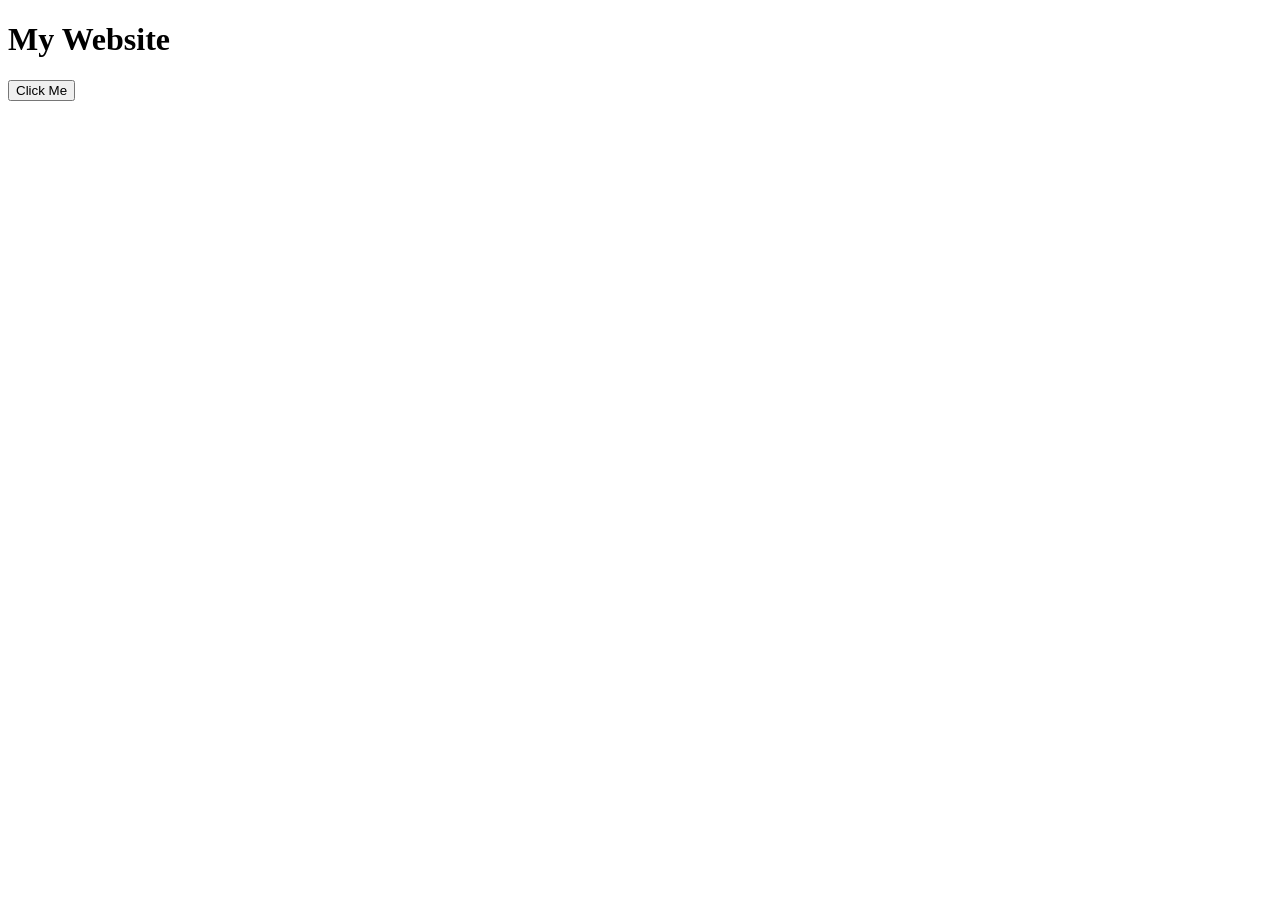
==== index.html @ 471f88b4 "Add initial HTML, CSS, and JavaScript files for the website" ====
<!DOCTYPE html>
<html lang="en">
<head>
    <meta charset="UTF-8">
    <meta name="viewport" content="width=device-width, initial-scale=1.0">
    <title>Document</title>
    <link rel="stylesheet" href="style.css">

</head>
<body>
<h1>My Website</h1>
<button class="btn ">Click Me</button>


    <script src="script.js"></script>
</body>
</html>
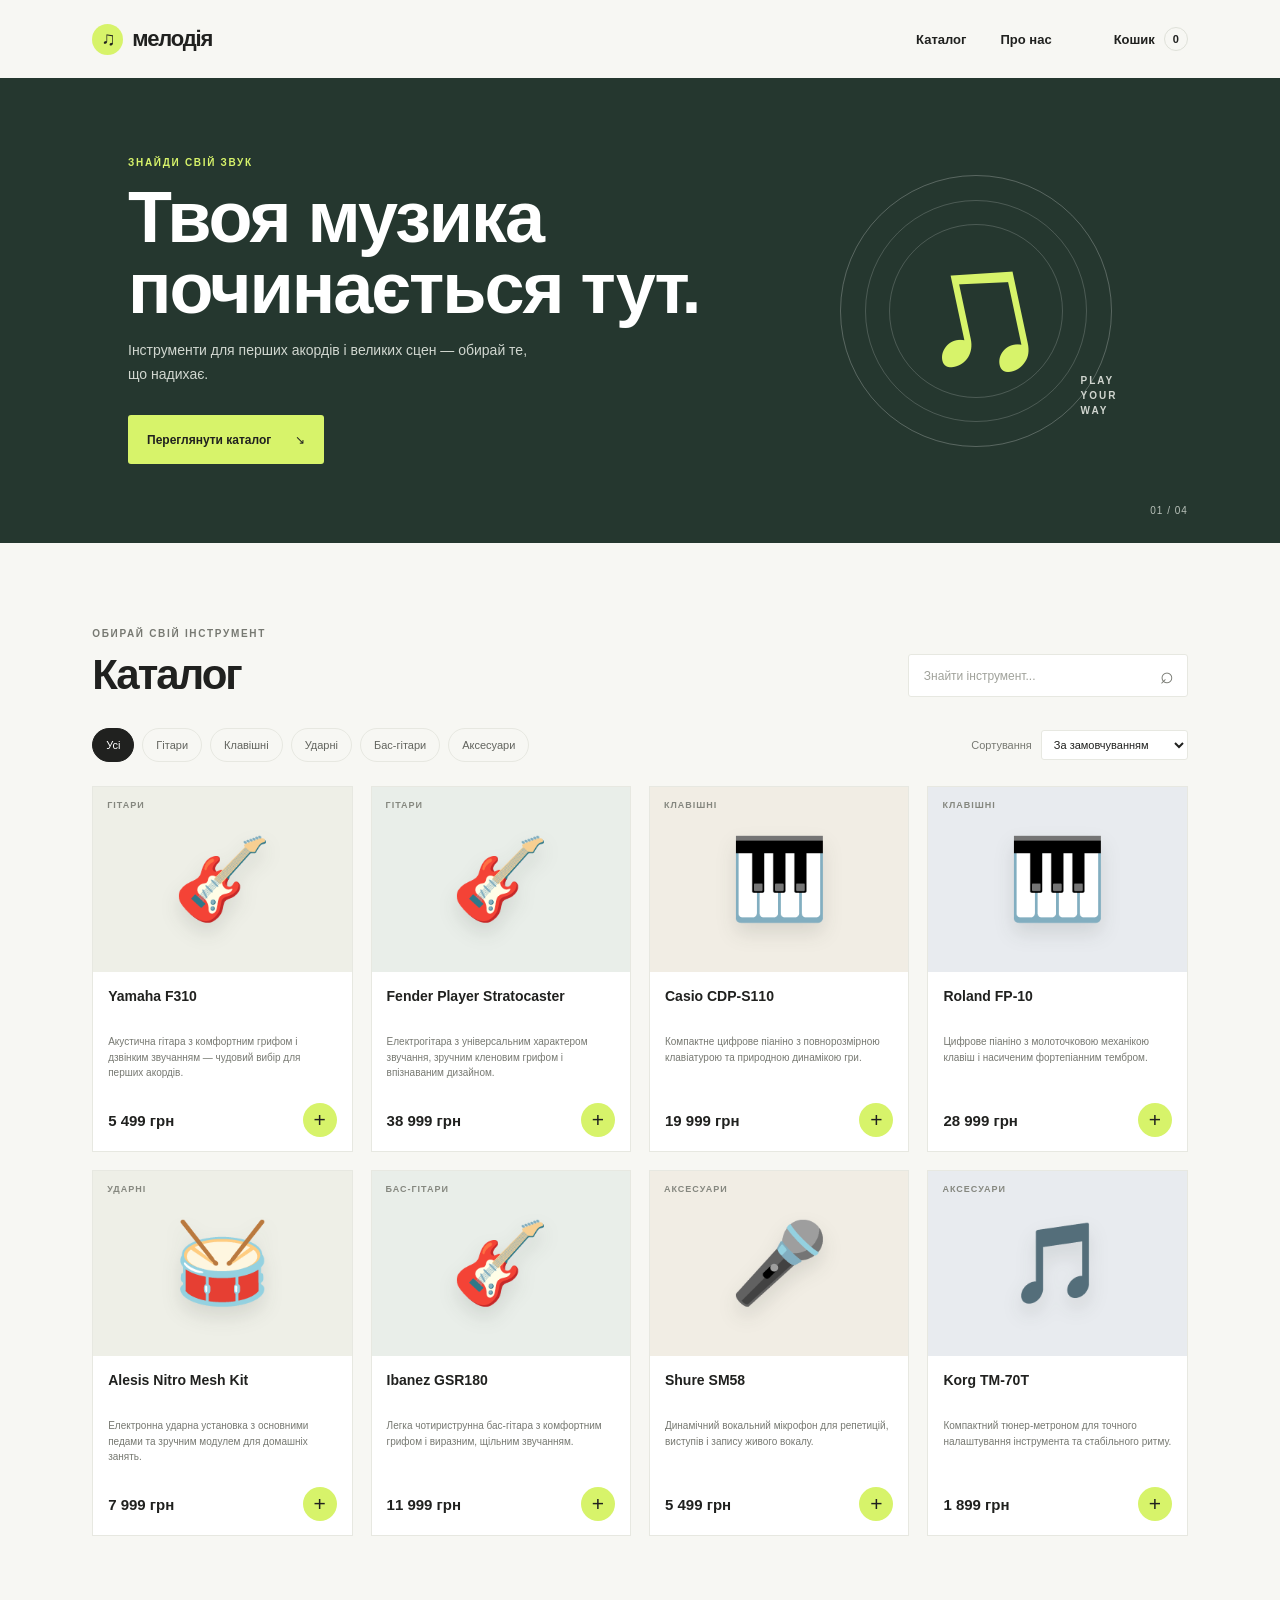
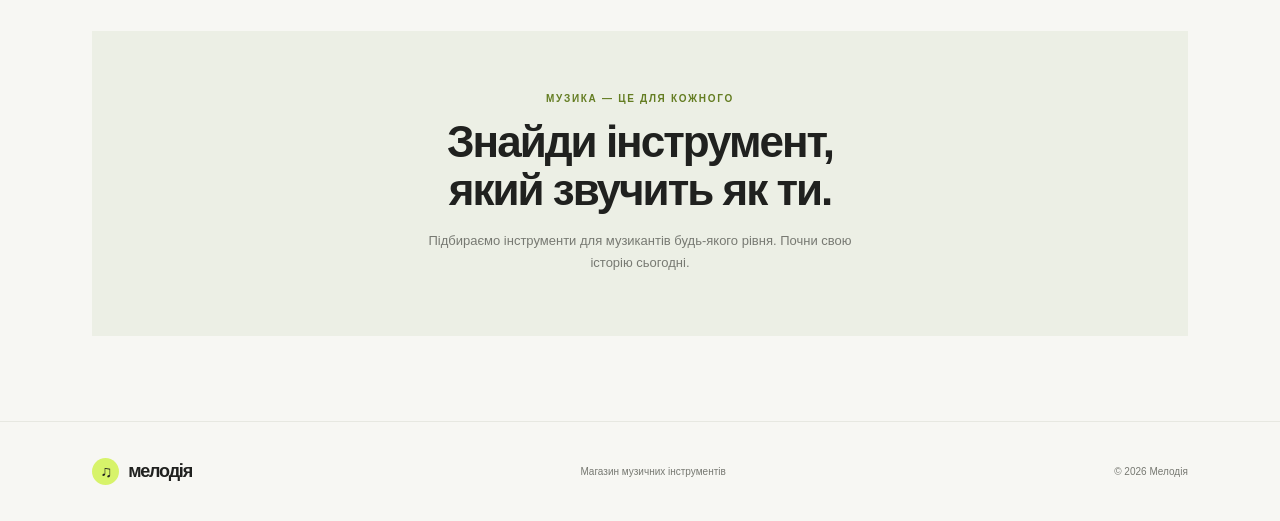
==== commit 9a783d26: "Translate project to Ukrainian and implement music store features - Updated README.md to reflect pro" ====
--- a/index.html
+++ b/index.html
@@ -1,17 +1,83 @@
 <!DOCTYPE html>
-<html lang="en">
+<html lang="uk">
 <head>
     <meta charset="UTF-8">
     <meta name="viewport" content="width=device-width, initial-scale=1.0">
-    <title>Document</title>
-    <link rel="stylesheet" href="style.css">
-
+    <meta name="description" content="Музичні інструменти та все для натхненної гри.">
+    <title>Мелодія — музичні інструменти</title>
+    <link rel="stylesheet" href="style.CSS">
+    <script src="script.js" defer></script>
 </head>
 <body>
-<h1>My Website</h1>
-<button class="btn ">Click Me</button>
+    <header class="site-header">
+        <a class="brand" href="index.html" aria-label="Мелодія — на головну">
+            <span class="brand-mark" aria-hidden="true">♫</span>
+            <span>мелодія</span>
+        </a>
+        <nav class="main-nav" aria-label="Головна навігація">
+            <a href="#catalog">Каталог</a>
+            <a href="#about">Про нас</a>
+        </nav>
+        <a class="cart-link" href="cart.html">
+            Кошик <span class="cart-count" data-cart-count>0</span>
+        </a>
+    </header>
 
+    <main>
+        <section class="hero">
+            <div class="hero-content">
+                <p class="eyebrow">Знайди свій звук</p>
+                <h1>Твоя музика<br>починається тут.</h1>
+                <p class="hero-copy">Інструменти для перших акордів і великих сцен — обирай те, що надихає.</p>
+                <a class="button button-light" href="#catalog">Переглянути каталог <span aria-hidden="true">↘</span></a>
+            </div>
+            <div class="hero-art" aria-hidden="true">
+                <span class="hero-note">♫</span>
+                <span class="hero-orbit"></span>
+                <span class="hero-caption">PLAY<br>YOUR<br>WAY</span>
+            </div>
+            <span class="hero-index" aria-hidden="true">01 / 04</span>
+        </section>
 
-    <script src="script.js"></script>
+        <section class="catalog section-wrap" id="catalog">
+            <div class="section-heading">
+                <div>
+                    <p class="eyebrow">Обирай свій інструмент</p>
+                    <h2>Каталог</h2>
+                </div>
+                <label class="search-box">
+                    <span class="visually-hidden">Пошук інструментів</span>
+                    <input id="product-search" type="search" placeholder="Знайти інструмент..." autocomplete="off">
+                    <span aria-hidden="true">⌕</span>
+                </label>
+            </div>
+            <div class="catalog-toolbar">
+                <div class="category-filters" id="category-filters" aria-label="Фільтр за категорією"></div>
+                <label class="sort-control">
+                    <span>Сортування</span>
+                    <select id="product-sort" aria-label="Сортування товарів">
+                        <option value="popular">За замовчуванням</option>
+                        <option value="price-asc">Спочатку дешевші</option>
+                        <option value="price-desc">Спочатку дорожчі</option>
+                        <option value="name">За назвою</option>
+                    </select>
+                </label>
+            </div>
+            <p class="status-message" id="catalog-status" role="status" hidden></p>
+            <div class="product-grid" id="product-grid" aria-live="polite"></div>
+        </section>
+
+        <section class="about section-wrap" id="about">
+            <p class="eyebrow">Музика — це для кожного</p>
+            <h2>Знайди інструмент,<br>який звучить як ти.</h2>
+            <p>Підбираємо інструменти для музикантів будь-якого рівня. Почни свою історію сьогодні.</p>
+        </section>
+    </main>
+
+    <footer class="site-footer">
+        <a class="brand brand-footer" href="index.html"><span class="brand-mark" aria-hidden="true">♫</span><span>мелодія</span></a>
+        <p>Магазин музичних інструментів</p>
+        <span>© 2026 Мелодія</span>
+    </footer>
 </body>
-</html>+</html>
--- a/style.CSS
+++ b/style.CSS
@@ -0,0 +1,294 @@
+:root {
+    color-scheme: light;
+    --ink: #20211f;
+    --muted: #777972;
+    --paper: #f7f7f3;
+    --white: #fff;
+    --accent: #d7f36a;
+    --line: #e7e8e1;
+    --dark-green: #25372f;
+    font-family: Arial, sans-serif;
+    font-synthesis: none;
+    text-rendering: optimizeLegibility;
+}
+
+* { box-sizing: border-box; }
+
+html { scroll-behavior: smooth; }
+
+body {
+    margin: 0;
+    background: var(--paper);
+    color: var(--ink);
+}
+
+a { color: inherit; text-decoration: none; }
+button, input, select { font: inherit; }
+button { color: inherit; }
+
+.site-header {
+    height: 78px;
+    display: flex;
+    align-items: center;
+    justify-content: space-between;
+    gap: 24px;
+    padding: 0 7.2%;
+    background: var(--paper);
+}
+
+.brand {
+    display: inline-flex;
+    align-items: center;
+    gap: 9px;
+    font: 700 22px 'Space Grotesk', sans-serif;
+    letter-spacing: -1.2px;
+}
+
+.brand-mark {
+    display: grid;
+    width: 31px;
+    height: 31px;
+    place-items: center;
+    border-radius: 50%;
+    background: var(--accent);
+    font-size: 19px;
+}
+
+.main-nav { display: flex; gap: 34px; margin-left: auto; margin-right: 38px; }
+.main-nav a, .cart-link { font-size: 13px; font-weight: 600; }
+.main-nav a:hover, .back-link:hover { color: #647d22; }
+
+.cart-link {
+    display: inline-flex;
+    align-items: center;
+    gap: 9px;
+}
+
+.cart-count {
+    display: grid;
+    width: 24px;
+    height: 24px;
+    place-items: center;
+    border: 1px solid #dfe1d9;
+    border-radius: 50%;
+    font-size: 11px;
+}
+
+.hero {
+    position: relative;
+    min-height: 465px;
+    display: flex;
+    align-items: center;
+    overflow: hidden;
+    padding: 64px 10%;
+    background: var(--dark-green);
+    color: var(--white);
+}
+
+.hero-content { position: relative; z-index: 1; width: min(590px, 70%); }
+.eyebrow { margin: 0 0 14px; color: var(--muted); font-size: 10px; font-weight: 700; letter-spacing: 1.7px; text-transform: uppercase; }
+.hero .eyebrow { color: var(--accent); }
+
+h1, h2, h3, p { margin-top: 0; }
+.hero h1, .section-heading h2, .cart-heading h1, .about h2 {
+    font-family: 'Space Grotesk', sans-serif;
+    letter-spacing: -2px;
+}
+
+.hero h1 { margin-bottom: 15px; font-size: clamp(44px, 6vw, 72px); line-height: .99; }
+.hero-copy { max-width: 420px; margin-bottom: 28px; color: #d1d7d0; font-size: 14px; line-height: 1.7; }
+
+.button {
+    min-height: 49px;
+    display: inline-flex;
+    align-items: center;
+    justify-content: center;
+    gap: 24px;
+    padding: 0 19px;
+    border: 0;
+    border-radius: 3px;
+    font-size: 12px;
+    font-weight: 700;
+    cursor: pointer;
+    transition: transform .18s ease, background .18s ease;
+}
+
+.button:hover { transform: translateY(-2px); }
+.button-light { background: var(--accent); color: var(--ink); }
+.button-dark { background: var(--ink); color: var(--white); }
+.button-dark:hover { background: #39433c; }
+
+.hero-art {
+    position: absolute;
+    top: 50%;
+    right: 12%;
+    width: 300px;
+    height: 300px;
+    display: grid;
+    place-items: center;
+    transform: translateY(-50%);
+}
+
+.hero-orbit {
+    position: absolute;
+    inset: 14px;
+    border: 1px solid rgb(255 255 255 / 24%);
+    border-radius: 50%;
+}
+
+.hero-orbit::before, .hero-orbit::after {
+    position: absolute;
+    content: '';
+    border: 1px solid rgb(255 255 255 / 18%);
+    border-radius: 50%;
+}
+
+.hero-orbit::before { inset: 24px; }
+.hero-orbit::after { inset: 48px; }
+.hero-note { position: relative; z-index: 1; color: var(--accent); font-size: 180px; line-height: 1; transform: rotate(-12deg); }
+.hero-caption { position: absolute; right: 9px; bottom: 43px; color: #d0d5cf; font: 600 10px/1.5 'Space Grotesk', sans-serif; letter-spacing: 2px; }
+.hero-index { position: absolute; right: 7.2%; bottom: 27px; color: #b7c0b9; font-size: 10px; letter-spacing: 1px; }
+
+.section-wrap { width: min(1120px, 85.6%); margin: 0 auto; }
+.catalog { padding-top: 85px; padding-bottom: 95px; }
+.section-heading { display: flex; align-items: end; justify-content: space-between; gap: 24px; }
+.section-heading h2, .cart-heading h1 { margin-bottom: 0; font-size: 42px; line-height: 1.05; }
+
+.search-box {
+    width: min(280px, 100%);
+    height: 43px;
+    display: flex;
+    align-items: center;
+    gap: 10px;
+    padding: 0 13px;
+    border: 1px solid var(--line);
+    border-radius: 3px;
+    background: var(--white);
+    color: var(--muted);
+}
+
+.search-box input { width: 100%; border: 0; outline: 0; background: transparent; font-size: 12px; }
+.search-box input::placeholder { color: #a0a29b; }
+.search-box > span:last-child { font-size: 23px; }
+
+.catalog-toolbar { display: flex; align-items: center; justify-content: space-between; gap: 20px; margin: 31px 0 24px; }
+.category-filters { display: flex; flex-wrap: wrap; gap: 8px; }
+.filter-chip { min-height: 34px; padding: 0 13px; border: 1px solid var(--line); border-radius: 20px; background: transparent; color: #62645e; font-size: 11px; cursor: pointer; }
+.filter-chip:hover { border-color: #b5c77a; }
+.filter-chip.is-active { border-color: var(--ink); background: var(--ink); color: var(--white); }
+.sort-control { display: flex; align-items: center; gap: 9px; color: var(--muted); font-size: 11px; white-space: nowrap; }
+.sort-control select { padding: 7px 22px 7px 8px; border: 1px solid var(--line); border-radius: 3px; background: var(--white); color: var(--ink); font-size: 11px; }
+
+.product-grid { display: grid; grid-template-columns: repeat(4, minmax(0, 1fr)); gap: 18px; }
+.product-card { overflow: hidden; border: 1px solid var(--line); background: var(--white); transition: transform .2s ease, box-shadow .2s ease; }
+.product-card:hover { transform: translateY(-3px); box-shadow: 0 12px 30px rgb(30 34 27 / 8%); }
+.product-art { position: relative; height: 185px; display: grid; place-items: center; overflow: hidden; background: #eeefe7; }
+.product-card:nth-child(4n + 2) .product-art { background: #e9eee9; }
+.product-card:nth-child(4n + 3) .product-art { background: #f1ede4; }
+.product-card:nth-child(4n) .product-art { background: #e8ebef; }
+.product-icon { font-size: 79px; filter: drop-shadow(0 10px 10px rgb(35 40 33 / 12%)); transition: transform .2s ease; }
+.product-card:hover .product-icon { transform: scale(1.08) rotate(-3deg); }
+.product-category { color: #85877f; font-size: 9px; font-weight: 700; letter-spacing: 1px; text-transform: uppercase; }
+.product-art .product-category { position: absolute; top: 13px; left: 14px; }
+.product-info { padding: 16px 15px 14px; }
+.product-info h3 { min-height: 40px; margin-bottom: 6px; font: 600 14px 'Space Grotesk', sans-serif; }
+.product-info > p { min-height: 54px; margin-bottom: 15px; color: var(--muted); font-size: 10px; line-height: 1.55; }
+.product-bottom { display: flex; align-items: center; justify-content: space-between; }
+.product-bottom strong { font: 700 15px 'Space Grotesk', sans-serif; }
+.add-button { width: 34px; height: 34px; border: 0; border-radius: 50%; background: var(--accent); font-size: 21px; cursor: pointer; transition: background .2s ease, transform .2s ease; }
+.add-button:hover { transform: rotate(90deg); background: #c8e64e; }
+
+.status-message { margin: 15px 0; color: #49621a; font-size: 13px; line-height: 1.6; }
+.status-message.is-error { color: #a33b2f; }
+.status-message[hidden] { display: none; }
+.visually-hidden { position: absolute; width: 1px; height: 1px; overflow: hidden; clip: rect(0, 0, 0, 0); white-space: nowrap; clip-path: inset(50%); }
+
+.about { padding: 62px 7%; margin-bottom: 85px; background: #ecefe5; text-align: center; }
+.about .eyebrow { color: #647d22; }
+.about h2 { margin-bottom: 15px; font-size: clamp(31px, 4vw, 44px); line-height: 1.1; }
+.about > p:last-child { max-width: 430px; margin: 0 auto; color: var(--muted); font-size: 13px; line-height: 1.7; }
+
+.cart-page { min-height: calc(100vh - 170px); padding-top: 40px; padding-bottom: 80px; }
+.back-link { display: inline-block; margin-bottom: 36px; color: var(--muted); font-size: 12px; }
+.cart-heading { margin-bottom: 36px; }
+.cart-layout { display: grid; grid-template-columns: minmax(0, 1fr) 310px; align-items: start; gap: 34px; }
+.cart-items { border-top: 1px solid var(--line); }
+.cart-item { display: grid; grid-template-columns: 90px minmax(120px, 1fr) auto auto; align-items: center; gap: 18px; padding: 18px 0; border-bottom: 1px solid var(--line); }
+.cart-item-art { width: 90px; height: 90px; display: grid; place-items: center; background: #ecefe5; font-size: 43px; }
+.cart-item-details h2 { margin: 7px 0; font: 600 15px 'Space Grotesk', sans-serif; }
+.cart-item-details strong { font-size: 12px; }
+.quantity-control { display: flex; align-items: center; gap: 11px; }
+.quantity-control button { width: 28px; height: 28px; border: 1px solid var(--line); border-radius: 50%; background: var(--white); cursor: pointer; }
+.quantity-control span { min-width: 14px; text-align: center; font-size: 12px; }
+.remove-button { padding: 0; border: 0; background: transparent; color: var(--muted); font-size: 10px; cursor: pointer; }
+.remove-button:hover { color: #a33b2f; }
+.cart-summary { padding: 23px; border: 1px solid var(--line); background: var(--white); }
+.cart-summary .eyebrow { margin-bottom: 22px; }
+.summary-row, .summary-total { display: flex; justify-content: space-between; gap: 12px; font-size: 12px; }
+.summary-row { margin-bottom: 14px; color: var(--muted); }
+.summary-total { padding: 17px 0; border-top: 1px solid var(--line); font-size: 14px; font-weight: 700; }
+.checkout-button { width: 100%; margin-top: 5px; }
+.checkout-button:disabled { background: #aaada5; cursor: not-allowed; transform: none; }
+.summary-note { margin: 13px 0 0; color: var(--muted); font-size: 10px; line-height: 1.5; }
+.empty-cart { padding: 54px 20px; border-bottom: 1px solid var(--line); text-align: center; }
+.empty-cart > span { color: #9caf63; font-size: 48px; }
+.empty-cart h2 { margin: 12px 0 8px; font: 600 20px 'Space Grotesk', sans-serif; }
+.empty-cart p { margin-bottom: 22px; color: var(--muted); font-size: 12px; line-height: 1.6; }
+
+.site-footer { min-height: 100px; display: flex; align-items: center; justify-content: space-between; gap: 20px; padding: 20px 7.2%; border-top: 1px solid var(--line); }
+.brand-footer { font-size: 18px; }
+.brand-footer .brand-mark { width: 27px; height: 27px; font-size: 16px; }
+.site-footer p, .site-footer > span { margin: 0; color: var(--muted); font-size: 10px; }
+
+@media (max-width: 900px) {
+    .product-grid { grid-template-columns: repeat(2, minmax(0, 1fr)); }
+    .hero-art { right: 5%; opacity: .7; }
+    .cart-layout { grid-template-columns: minmax(0, 1fr) 270px; gap: 20px; }
+    .cart-item { grid-template-columns: 74px minmax(100px, 1fr) auto; gap: 13px; }
+    .cart-item-art { width: 74px; height: 74px; }
+    .remove-button { grid-column: 2 / -1; justify-self: end; }
+}
+
+@media (max-width: 600px) {
+    .site-header { height: 66px; padding: 0 5%; }
+    .brand { font-size: 19px; }
+    .main-nav { gap: 16px; margin-right: 0; }
+    .main-nav a { font-size: 11px; }
+    .cart-link { font-size: 11px; }
+    .hero { min-height: 460px; padding: 54px 7%; }
+    .hero-content { width: 100%; }
+    .hero h1 { font-size: 52px; }
+    .hero-art { right: -100px; bottom: -72px; top: auto; width: 255px; height: 255px; opacity: .38; transform: none; }
+    .hero-note { font-size: 145px; }
+    .hero-index { right: 7%; }
+    .section-wrap { width: 90%; }
+    .catalog { padding-top: 62px; padding-bottom: 65px; }
+    .section-heading { align-items: start; flex-direction: column; }
+    .section-heading h2, .cart-heading h1 { font-size: 36px; }
+    .search-box { width: 100%; }
+    .catalog-toolbar { align-items: start; flex-direction: column; }
+    .sort-control { align-self: flex-end; }
+    .product-grid { gap: 11px; }
+    .product-art { height: 145px; }
+    .product-icon { font-size: 60px; }
+    .product-info { padding: 13px 11px 11px; }
+    .product-info h3 { min-height: 38px; font-size: 12px; }
+    .product-info > p { min-height: 78px; font-size: 9px; }
+    .product-bottom strong { font-size: 12px; }
+    .add-button { width: 30px; height: 30px; }
+    .about { margin-bottom: 60px; padding: 45px 7%; }
+    .cart-page { padding-top: 28px; }
+    .cart-layout { grid-template-columns: 1fr; }
+    .cart-item { grid-template-columns: 64px minmax(0, 1fr) auto; gap: 10px; }
+    .cart-item-art { width: 64px; height: 64px; font-size: 34px; }
+    .cart-item-details h2 { font-size: 13px; }
+    .quantity-control { gap: 6px; }
+    .quantity-control button { width: 25px; height: 25px; }
+    .remove-button { grid-column: 2 / -1; }
+    .site-footer { align-items: flex-start; flex-wrap: wrap; padding: 23px 5%; }
+    .site-footer p { order: 1; width: 100%; }
+}
+
+@media (prefers-reduced-motion: reduce) {
+    *, *::before, *::after { scroll-behavior: auto !important; transition-duration: .01ms !important; }
+}
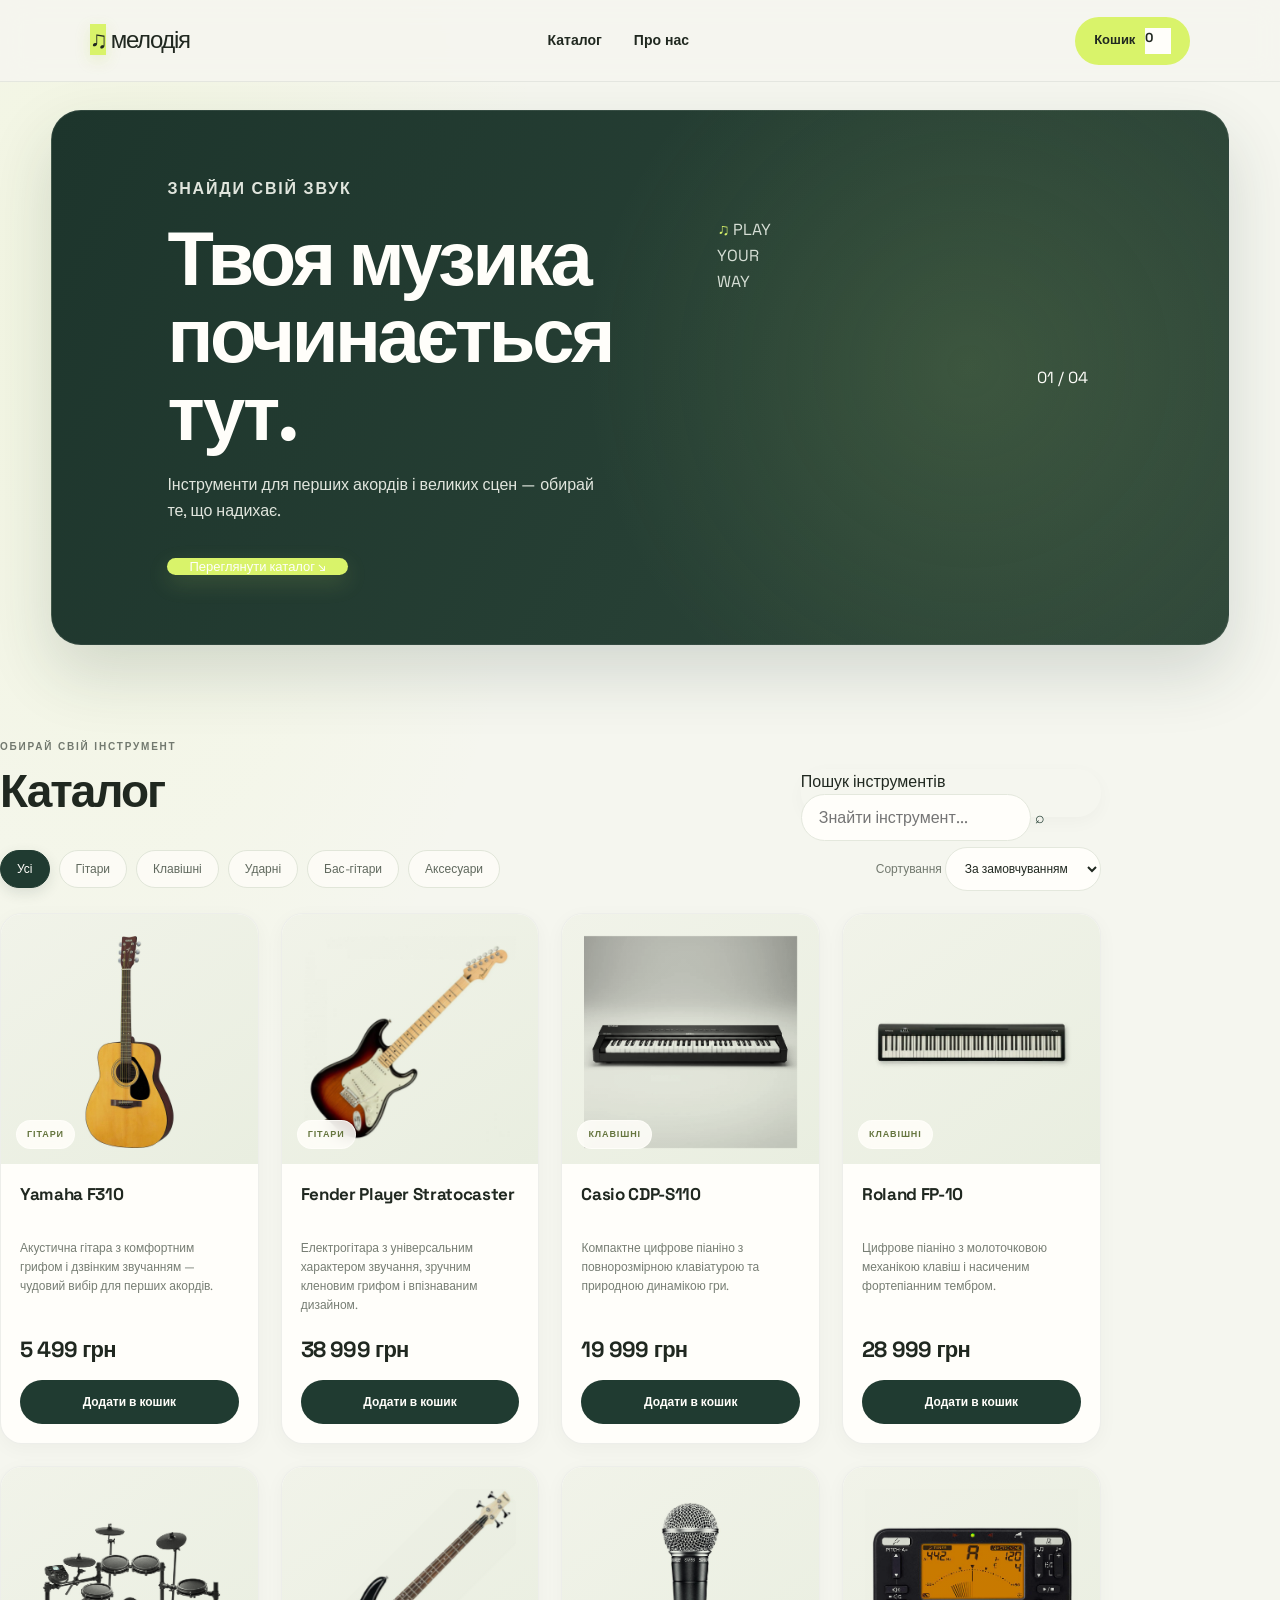
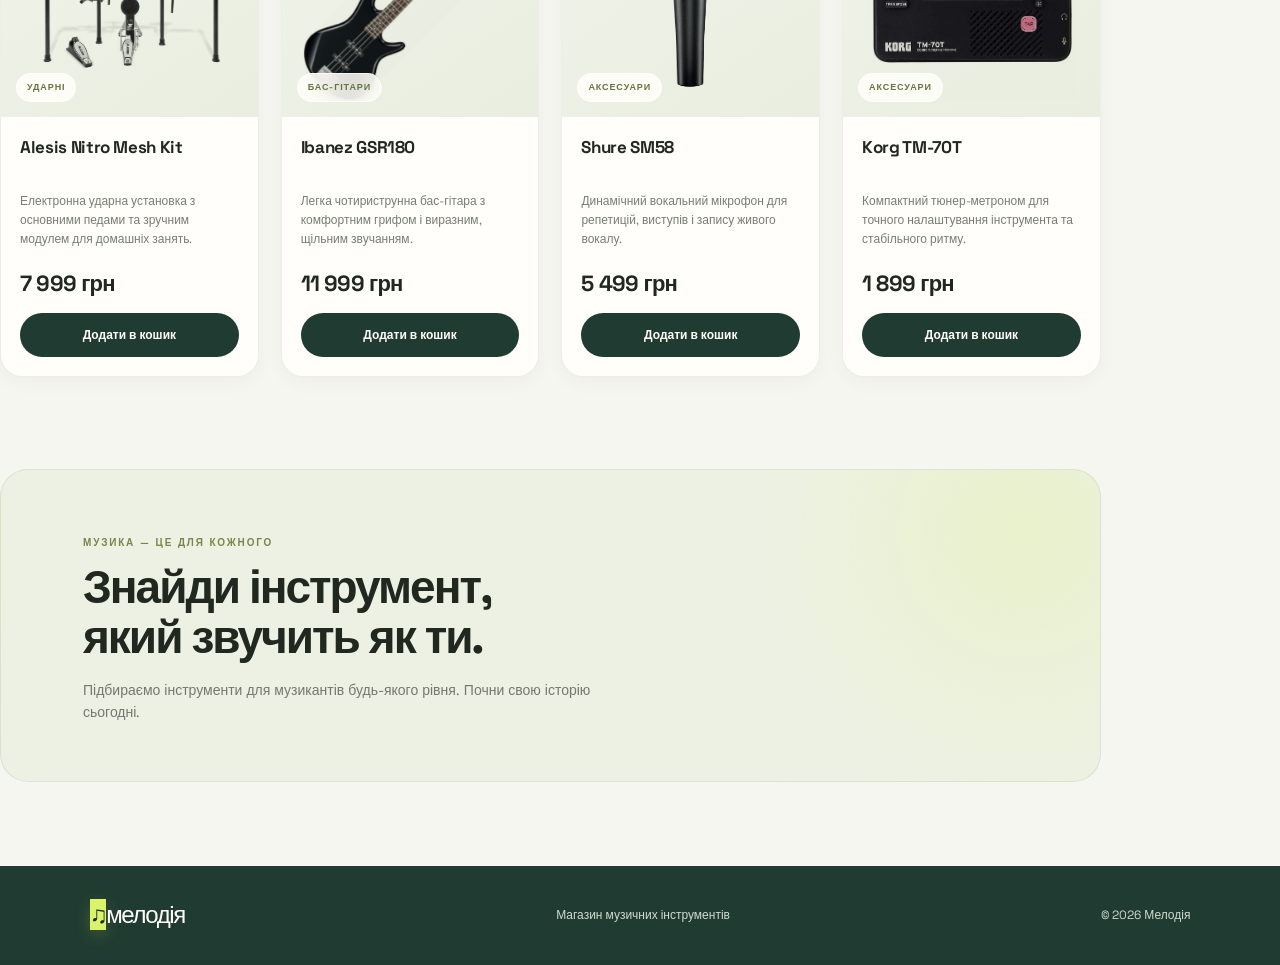
==== commit f3c66fab: "Refactor code structure for improved readability and maintainability" ====
--- a/index.html
+++ b/index.html
@@ -74,6 +74,22 @@
         </section>
     </main>
 
+    <dialog class="product-dialog" id="product-dialog" aria-labelledby="product-dialog-title">
+        <div class="product-dialog-content">
+            <button class="product-dialog-close" type="button" aria-label="Закрити опис">×</button>
+            <div class="product-dialog-image-wrap">
+                <img id="product-dialog-image" src="" alt="">
+            </div>
+            <div class="product-dialog-info">
+                <p class="product-dialog-category" id="product-dialog-category"></p>
+                <h2 id="product-dialog-title"></h2>
+                <p id="product-dialog-description"></p>
+                <p id="product-dialog-details"></p>
+                <strong class="product-dialog-price" id="product-dialog-price"></strong>
+            </div>
+        </div>
+    </dialog>
+
     <footer class="site-footer">
         <a class="brand brand-footer" href="index.html"><span class="brand-mark" aria-hidden="true">♫</span><span>мелодія</span></a>
         <p>Магазин музичних інструментів</p>
--- a/style.CSS
+++ b/style.CSS
@@ -1,294 +1,2115 @@
+
+@import url('https://fonts.googleapis.com/css2?family=Space+Grotesk:wght@400;500;600;700&display=swap');
+
+/* ========================================
+   1. ОСНОВНІ НАЛАШТУВАННЯ
+======================================== */
+
 :root {
-    color-scheme: light;
-    --ink: #20211f;
-    --muted: #777972;
-    --paper: #f7f7f3;
-    --white: #fff;
-    --accent: #d7f36a;
-    --line: #e7e8e1;
-    --dark-green: #25372f;
-    font-family: Arial, sans-serif;
-    font-synthesis: none;
-    text-rendering: optimizeLegibility;
-}
-
-* { box-sizing: border-box; }
-
-html { scroll-behavior: smooth; }
+    --bg: #f7f7f3;
+    --white: #ffffff;
+    --dark: #20211f;
+    --green: #25372f;
+    --green-light: #3c5748;
+    --lime: #d7f36a;
+    --lime-hover: #c7e557;
+    --gray: #777a73;
+    --border: #e5e6df;
+    --danger: #c0392b;
+    --radius: 18px;
+    --shadow: 0 12px 35px rgba(32, 33, 31, 0.07);
+}
+
+* {
+    margin: 0;
+    padding: 0;
+    box-sizing: border-box;
+}
+
+html {
+    scroll-behavior: smooth;
+    scroll-padding-top: 30px;
+}
 
 body {
+    font-family: 'Space Grotesk', Arial, sans-serif;
+    background: var(--bg);
+    color: var(--dark);
+    line-height: 1.6;
+}
+
+body,
+button,
+input,
+select,
+textarea {
+    font-family: 'Space Grotesk', Arial, sans-serif;
+}
+
+button,
+input,
+select,
+textarea {
+    font-size: inherit;
+}
+
+button {
+    cursor: pointer;
+}
+
+img {
+    display: block;
+    max-width: 100%;
+}
+
+a {
+    color: inherit;
+    text-decoration: none;
+}
+
+button,
+input,
+select,
+textarea {
+    -webkit-tap-highlight-color: transparent;
+}
+
+::selection {
+    background: var(--lime);
+    color: var(--dark);
+}
+
+/* ========================================
+   2. ШАПКА САЙТУ
+======================================== */
+
+header,
+.site-header {
+    min-height: 82px;
+    padding: 16px 7%;
+    display: flex;
+    justify-content: space-between;
+    align-items: center;
+    gap: 25px;
+    background: var(--bg);
+    border-bottom: 1px solid var(--border);
+}
+
+.logo,
+.logo a {
+    font-size: 28px;
+    font-weight: 700;
+    letter-spacing: -1.5px;
+}
+
+.logo span {
+    color: #758d35;
+}
+
+nav {
+    display: flex;
+    align-items: center;
+    gap: 28px;
+}
+
+nav a {
+    font-size: 14px;
+    font-weight: 600;
+    transition: color 0.2s ease;
+}
+
+nav a:hover {
+    color: #718447;
+}
+
+.cart-link,
+.cart-button {
+    display: inline-flex;
+    align-items: center;
+    justify-content: center;
+    gap: 8px;
+    padding: 11px 19px;
+    border: none;
+    border-radius: 30px;
+    background: var(--lime);
+    color: var(--dark);
+    font-weight: 700;
+    transition: background 0.2s ease;
+}
+
+.cart-link:hover,
+.cart-button:hover {
+    background: var(--lime-hover);
+}
+
+/* ========================================
+   3. ГОЛОВНИЙ БАНЕР
+======================================== */
+
+.hero {
+    width: 86%;
+    min-height: 480px;
+    margin: 30px auto 75px;
+    padding: 60px;
+    display: flex;
+    align-items: center;
+    border-radius: 28px;
+    overflow: hidden;
+    background:
+        linear-gradient(
+            90deg,
+            rgba(20, 38, 30, 0.97) 0%,
+            rgba(20, 38, 30, 0.83) 48%,
+            rgba(20, 38, 30, 0.12) 100%
+        ),
+        url("img/hero-guitar.jpg.jpg") center 55% / cover no-repeat;
+    color: var(--white);
+}
+
+.hero-content {
+    max-width: 550px;
+}
+
+.hero-tag,
+.eyebrow {
+    display: inline-block;
+    margin-bottom: 18px;
+    color: var(--lime);
+    font-size: 12px;
+    font-weight: 700;
+    letter-spacing: 2px;
+    text-transform: uppercase;
+}
+
+.hero h1 {
+    margin-bottom: 22px;
+    font-size: clamp(38px, 5vw, 66px);
+    line-height: 1.08;
+    letter-spacing: -2.5px;
+}
+
+.hero p {
+    max-width: 440px;
+    margin-bottom: 30px;
+    color: #e0e5dd;
+    font-size: 16px;
+}
+
+.hero-button,
+.primary-button {
+    display: inline-flex;
+    align-items: center;
+    justify-content: center;
+    padding: 15px 25px;
+    border: none;
+    border-radius: 30px;
+    background: var(--lime);
+    color: var(--dark);
+    font-weight: 700;
+    transition: transform 0.2s ease, background 0.2s ease;
+}
+
+.hero-button:hover,
+.primary-button:hover {
+    background: var(--lime-hover);
+    transform: translateY(-2px);
+}
+
+/* ========================================
+   4. ЗАГОЛОВКИ СЕКЦІЙ
+======================================== */
+
+section {
+    scroll-margin-top: 25px;
+}
+
+.section-heading {
+    width: 86%;
+    margin: 0 auto 30px;
+    display: flex;
+    justify-content: space-between;
+    align-items: end;
+    gap: 20px;
+}
+
+.section-heading h2,
+.catalog-title {
+    font-size: clamp(28px, 3.5vw, 42px);
+    line-height: 1.2;
+    letter-spacing: -1.5px;
+}
+
+.section-heading p {
+    margin-top: 8px;
+    color: var(--gray);
+}
+
+/* ========================================
+   5. КАТАЛОГ І ФІЛЬТРИ
+======================================== */
+
+.catalog-section {
+    padding-bottom: 85px;
+}
+
+.catalog-container {
+    width: 86%;
+    margin: 0 auto;
+}
+
+.catalog-toolbar {
+    display: flex;
+    justify-content: space-between;
+    align-items: center;
+    flex-wrap: wrap;
+    gap: 15px;
+    margin-bottom: 28px;
+}
+
+#category-filters,
+.filters {
+    display: flex;
+    align-items: center;
+    flex-wrap: wrap;
+    gap: 9px;
+}
+
+.filter-chip,
+.filters button,
+.filter-button {
+    padding: 10px 17px;
+    border: 1px solid var(--border);
+    border-radius: 30px;
+    background: var(--white);
+    color: var(--dark);
+    transition: background 0.2s ease, color 0.2s ease;
+}
+
+.filter-chip:hover,
+.filters button:hover,
+.filter-button:hover {
+    border-color: var(--green);
+}
+
+.filter-chip.is-active,
+.filters button.active,
+.filter-button.active {
+    border-color: var(--green);
+    background: var(--green);
+    color: var(--white);
+}
+
+#product-search,
+.search-input,
+input[type="search"] {
+    width: 230px;
+    max-width: 100%;
+    padding: 12px 17px;
+    border: 1px solid var(--border);
+    border-radius: 30px;
+    background: var(--white);
+    outline: none;
+    transition: border-color 0.2s ease;
+}
+
+#product-search:focus,
+.search-input:focus,
+input[type="search"]:focus {
+    border-color: var(--green);
+}
+
+#product-sort,
+.sort-select,
+select {
+    padding: 12px 15px;
+    border: 1px solid var(--border);
+    border-radius: 30px;
+    background: var(--white);
+    color: var(--dark);
+    outline: none;
+}
+
+#catalog-status {
+    margin: 0 0 20px;
+    color: var(--gray);
+    font-size: 14px;
+}
+
+/* ========================================
+   6. СІТКА ТОВАРІВ
+======================================== */
+
+#product-grid,
+.products-grid,
+#products-grid,
+#catalog-grid {
+    display: grid;
+    grid-template-columns: repeat(4, minmax(0, 1fr));
+    align-items: stretch;
+    gap: 22px;
+}
+
+/* ========================================
+   7. КАРТКИ ТОВАРІВ
+======================================== */
+
+.product-card {
+    min-width: 0;
+    display: flex;
+    flex-direction: column;
+    overflow: hidden;
+    border: 1px solid var(--border);
+    border-radius: 20px;
+    background: var(--white);
+    transition: transform 0.25s ease, box-shadow 0.25s ease;
+}
+
+.product-card:hover {
+    transform: translateY(-5px);
+    box-shadow: var(--shadow);
+}
+
+.product-image {
+    height: 245px;
+    padding: 18px;
+    display: flex;
+    align-items: center;
+    justify-content: center;
+    overflow: hidden;
+    background: #f0f1eb;
+}
+
+.product-image img {
+    width: 100%;
+    height: 100%;
+    object-fit: contain;
+    mix-blend-mode: multiply;
+    transition: transform 0.3s ease;
+}
+
+.product-card:hover .product-image img {
+    transform: scale(1.05);
+}
+
+.product-icon {
+    font-size: 68px;
+}
+
+.product-info {
+    flex: 1;
+    display: flex;
+    flex-direction: column;
+    padding: 20px;
+}
+
+.product-category {
+    margin-bottom: 8px;
+    color: #718447;
+    font-size: 11px;
+    font-weight: 700;
+    letter-spacing: 1px;
+    text-transform: uppercase;
+}
+
+.product-name {
+    margin-bottom: 9px;
+    font-size: 18px;
+    line-height: 1.35;
+}
+
+.product-description {
+    flex: 1;
+    margin-bottom: 18px;
+    color: var(--gray);
+    font-size: 13px;
+    line-height: 1.6;
+}
+
+.product-bottom {
+    display: flex;
+    flex-direction: column;
+    align-items: stretch;
+    gap: 13px;
+    margin-top: auto;
+}
+
+.product-price {
+    font-size: 23px;
+    font-weight: 700;
+    letter-spacing: -0.5px;
+}
+
+.add-button {
+    width: 100%;
+    padding: 12px 14px;
+    border: none;
+    border-radius: 12px;
+    background: var(--green);
+    color: var(--white);
+    font-weight: 600;
+    transition: background 0.2s ease, transform 0.2s ease;
+}
+
+.add-button:hover {
+    background: var(--green-light);
+    transform: translateY(-2px);
+}
+
+/* ========================================
+   8. СТОРІНКА КОШИКА
+======================================== */
+
+.cart-section {
+    width: 88%;
+    max-width: 1200px;
+    margin: 55px auto 90px;
+}
+
+.cart-section h1 {
+    margin-bottom: 8px;
+    font-size: clamp(32px, 4vw, 48px);
+    letter-spacing: -2px;
+}
+
+.cart-subtitle {
+    margin-bottom: 35px;
+    color: var(--gray);
+}
+
+.cart-layout {
+    display: grid;
+    grid-template-columns: minmax(0, 1.7fr) minmax(280px, 1fr);
+    align-items: start;
+    gap: 28px;
+}
+
+.cart-items {
+    display: flex;
+    flex-direction: column;
+    gap: 16px;
+}
+
+/* Картка товару в кошику */
+
+.cart-item {
+    min-width: 0;
+    display: flex;
+    align-items: center;
+    gap: 20px;
+    padding: 20px;
+    border: 1px solid var(--border);
+    border-radius: 20px;
+    background: var(--white);
+    transition: box-shadow 0.2s ease, transform 0.2s ease;
+}
+
+.cart-item:hover {
+    transform: translateY(-2px);
+    box-shadow: var(--shadow);
+}
+
+.cart-item img {
+    width: 115px;
+    height: 115px;
+    flex-shrink: 0;
+    padding: 9px;
+    border-radius: 14px;
+    background: #f0f1eb;
+    object-fit: contain;
+}
+
+.cart-item-info {
+    flex: 1;
+    min-width: 0;
+}
+
+.cart-item-info h3 {
+    margin-bottom: 5px;
+    font-size: 18px;
+}
+
+.cart-item-info p {
+    color: var(--gray);
+    font-size: 13px;
+}
+
+.cart-item-price {
+    margin-top: 10px;
+    font-size: 21px;
+    font-weight: 700;
+}
+
+/* Кількість товару */
+
+.cart-item-actions {
+    display: flex;
+    align-items: center;
+    flex-wrap: wrap;
+    gap: 10px;
+    margin-top: 13px;
+}
+
+.quantity-btn {
+    width: 35px;
+    height: 35px;
+    border: 1px solid var(--border);
+    border-radius: 10px;
+    background: var(--white);
+    color: var(--dark);
+    font-size: 18px;
+    transition: background 0.2s ease;
+}
+
+.quantity-btn:hover {
+    background: var(--lime);
+}
+
+.quantity-value {
+    min-width: 22px;
+    text-align: center;
+    font-weight: 700;
+}
+
+.remove-button {
+    padding: 7px 10px;
+    border: none;
+    border-radius: 8px;
+    background: transparent;
+    color: var(--gray);
+    cursor: pointer;
+    transition: color 0.2s ease, background 0.2s ease;
+}
+
+.remove-button:hover {
+    background: #fff0ee;
+    color: var(--danger);
+}
+
+/* ========================================
+   9. ПІДСУМОК ЗАМОВЛЕННЯ
+======================================== */
+
+.cart-summary {
+    position: sticky;
+    top: 25px;
+    padding: 28px;
+    border: 1px solid var(--border);
+    border-radius: 22px;
+    background: var(--white);
+}
+
+.cart-summary h2 {
+    margin-bottom: 24px;
+    font-size: 24px;
+    letter-spacing: -0.5px;
+}
+
+.summary-row {
+    display: flex;
+    justify-content: space-between;
+    align-items: center;
+    gap: 14px;
+    margin: 16px 0;
+    color: var(--gray);
+    font-size: 14px;
+}
+
+.summary-row strong {
+    color: var(--dark);
+}
+
+.summary-total {
+    display: flex;
+    justify-content: space-between;
+    align-items: center;
+    gap: 12px;
+    margin-top: 24px;
+    padding-top: 22px;
+    border-top: 1px solid var(--border);
+    font-weight: 700;
+}
+
+.summary-total strong {
+    font-size: 25px;
+    letter-spacing: -0.5px;
+}
+
+.checkout-button {
+    width: 100%;
+    margin-top: 25px;
+    padding: 16px;
+    border: none;
+    border-radius: 13px;
+    background: var(--lime);
+    color: var(--dark);
+    font-weight: 700;
+    transition: background 0.2s ease, transform 0.2s ease;
+}
+
+.checkout-button:hover {
+    background: var(--lime-hover);
+    transform: translateY(-2px);
+}
+
+.continue-shopping {
+    display: inline-block;
+    margin-top: 20px;
+    color: var(--green);
+    font-size: 14px;
+    font-weight: 600;
+}
+
+.continue-shopping:hover {
+    text-decoration: underline;
+}
+
+/* ========================================
+   10. ПОРОЖНІЙ КОШИК
+======================================== */
+
+.empty-cart {
+    padding: 55px 25px;
+    border: 1px dashed #d8dbd0;
+    border-radius: 22px;
+    background: var(--white);
+    text-align: center;
+}
+
+.empty-cart h2 {
+    margin-bottom: 10px;
+    font-size: 25px;
+}
+
+.empty-cart p {
+    margin-bottom: 22px;
+    color: var(--gray);
+}
+
+/* ========================================
+   11. ФОРМА ОФОРМЛЕННЯ
+======================================== */
+
+.checkout-section {
+    width: 88%;
+    max-width: 850px;
+    margin: 45px auto 80px;
+    padding: 30px;
+    border: 1px solid var(--border);
+    border-radius: 22px;
+    background: var(--white);
+}
+
+.checkout-section h2 {
+    margin-bottom: 20px;
+    font-size: 26px;
+}
+
+.checkout-form {
+    display: grid;
+    gap: 15px;
+    margin-top: 25px;
+}
+
+.checkout-form label {
+    display: block;
+    margin-bottom: 6px;
+    font-size: 14px;
+    font-weight: 600;
+}
+
+.checkout-form input,
+.checkout-form textarea,
+.checkout-form select {
+    width: 100%;
+    padding: 14px 16px;
+    border: 1px solid var(--border);
+    border-radius: 12px;
+    background: var(--white);
+    color: var(--dark);
+    outline: none;
+    transition: border-color 0.2s ease;
+}
+
+.checkout-form input:focus,
+.checkout-form textarea:focus,
+.checkout-form select:focus {
+    border-color: var(--green);
+}
+
+.checkout-form textarea {
+    min-height: 100px;
+    resize: vertical;
+}
+
+/* ========================================
+   12. ПОВІДОМЛЕННЯ
+======================================== */
+
+.success-message {
+    padding: 15px 18px;
+    border: 1px solid #d4e8a1;
+    border-radius: 12px;
+    background: #f1f8df;
+    color: #344923;
+}
+
+.error-message {
+    padding: 15px 18px;
+    border: 1px solid #f0c5bf;
+    border-radius: 12px;
+    background: #fff0ee;
+    color: #922b21;
+}
+
+/* ========================================
+   13. ПІДВАЛ САЙТУ
+======================================== */
+
+footer {
+    padding: 35px 7%;
+    display: flex;
+    justify-content: space-between;
+    align-items: center;
+    flex-wrap: wrap;
+    gap: 18px;
+    background: var(--green);
+    color: var(--white);
+}
+
+footer p {
+    color: #d3dbd1;
+    font-size: 13px;
+}
+
+footer a:hover {
+    color: var(--lime);
+}
+
+/* ========================================
+   14. АНІМАЦІЇ ТА ФОКУС
+======================================== */
+
+button:focus-visible,
+a:focus-visible,
+input:focus-visible,
+select:focus-visible,
+textarea:focus-visible {
+    outline: 3px solid #a6c74b;
+    outline-offset: 3px;
+}
+
+@media (prefers-reduced-motion: reduce) {
+    *,
+    *::before,
+    *::after {
+        scroll-behavior: auto !important;
+        animation-duration: 0.01ms !important;
+        transition-duration: 0.01ms !important;
+    }
+}
+
+/* ========================================
+   15. ПЛАНШЕТИ
+======================================== */
+
+@media (max-width: 1050px) {
+    #product-grid,
+    .products-grid,
+    #products-grid,
+    #catalog-grid {
+        grid-template-columns: repeat(3, minmax(0, 1fr));
+    }
+
+    .hero {
+        padding: 45px;
+    }
+
+    .cart-layout {
+        grid-template-columns: minmax(0, 1.3fr) minmax(260px, 1fr);
+        gap: 18px;
+    }
+
+    .cart-summary {
+        padding: 22px;
+    }
+}
+
+/* ========================================
+   16. МОБІЛЬНІ ПРИСТРОЇ
+======================================== */
+
+@media (max-width: 760px) {
+    header,
+    .site-header {
+        padding: 18px 5%;
+        flex-wrap: wrap;
+    }
+
+    nav {
+        flex-wrap: wrap;
+        gap: 15px;
+    }
+
+    .hero {
+        width: 90%;
+        min-height: 410px;
+        margin: 20px auto 50px;
+        padding: 30px;
+        background-position: center;
+    }
+
+    .section-heading,
+    .catalog-container {
+        width: 90%;
+    }
+
+    .section-heading {
+        align-items: flex-start;
+        flex-direction: column;
+    }
+
+    .catalog-toolbar {
+        align-items: stretch;
+        flex-direction: column;
+    }
+
+    #product-search,
+    .search-input,
+    input[type="search"] {
+        width: 100%;
+    }
+
+    #product-sort,
+    .sort-select {
+        width: 100%;
+    }
+
+    #product-grid,
+    .products-grid,
+    #products-grid,
+    #catalog-grid {
+        grid-template-columns: repeat(2, minmax(0, 1fr));
+        gap: 14px;
+    }
+
+    .product-image {
+        height: 190px;
+    }
+
+    .product-info {
+        padding: 14px;
+    }
+
+    .product-name {
+        font-size: 16px;
+    }
+
+    .product-price {
+        font-size: 19px;
+    }
+
+    .cart-section {
+        width: 90%;
+        margin-top: 35px;
+    }
+
+    .cart-layout {
+        grid-template-columns: 1fr;
+    }
+
+    .cart-summary {
+        position: static;
+    }
+
+    .checkout-section {
+        width: 90%;
+        padding: 22px;
+    }
+}
+
+/* ========================================
+   17. МАЛЕНЬКІ ЕКРАНИ
+======================================== */
+
+@media (max-width: 480px) {
+    .logo,
+    .logo a {
+        font-size: 24px;
+    }
+
+    nav {
+        width: 100%;
+        gap: 12px;
+    }
+
+    nav a {
+        font-size: 13px;
+    }
+
+    .hero {
+        min-height: 380px;
+        padding: 24px;
+        border-radius: 20px;
+    }
+
+    .hero h1 {
+        font-size: 38px;
+        letter-spacing: -1.5px;
+    }
+
+    .hero p {
+        font-size: 14px;
+    }
+
+    #product-grid,
+    .products-grid,
+    #products-grid,
+    #catalog-grid {
+        grid-template-columns: 1fr;
+    }
+
+    .product-image {
+        height: 240px;
+    }
+
+    .cart-item {
+        align-items: flex-start;
+        gap: 12px;
+        padding: 13px;
+    }
+
+    .cart-item img {
+        width: 85px;
+        height: 85px;
+    }
+
+    .cart-item-info h3 {
+        font-size: 15px;
+    }
+
+    .cart-item-price {
+        font-size: 17px;
+    }
+
+    .cart-item-actions {
+        gap: 7px;
+    }
+
+    .cart-summary {
+        padding: 20px;
+    }
+
+    .summary-total strong {
+        font-size: 21px;
+    }
+
+    .checkout-section {
+        padding: 18px;
+    }
+
+    footer {
+        padding: 28px 5%;
+        flex-direction: column;
+        align-items: flex-start;
+    }
+}
+
+/* ========================================
+   18. ВІЗУАЛЬНЕ ОФОРМЛЕННЯ СТОРІНОК
+======================================== */
+
+:root {
+    --bg: #f5f6ef;
+    --white: #fffefa;
+    --dark: #202820;
+    --green: #203b31;
+    --green-light: #355b48;
+    --lime: #d9f36a;
+    --lime-hover: #c9e855;
+    --gray: #72796f;
+    --border: #e4e8dd;
+    --radius: 22px;
+    --shadow: 0 18px 48px rgba(32, 40, 32, 0.1);
+}
+
+[hidden] {
+    display: none !important;
+}
+
+body {
+    min-width: 320px;
+    background:
+        radial-gradient(ellipse at 8% 12%, rgba(217, 243, 106, 0.11), transparent 28rem),
+        var(--bg);
+    color: var(--dark);
+}
+
+.site-header {
+    position: relative;
+    z-index: 2;
+    min-height: 82px;
+    padding: 14px max(7%, calc((100% - 1120px) / 2));
+    border-bottom: 1px solid rgba(32, 59, 49, 0.08);
+    background: rgba(245, 246, 239, 0.9);
+    backdrop-filter: blur(14px);
+}
+
+.brand {
+    gap: 11px;
+    font-size: 24px;
+    letter-spacing: -1.4px;
+}
+
+.brand-mark {
+    width: 35px;
+    height: 35px;
+    background: var(--lime);
+    box-shadow: 0 5px 15px rgba(180, 207, 76, 0.22);
+}
+
+.main-nav {
+    gap: 32px;
+    margin-right: 28px;
+}
+
+.main-nav a,
+.cart-link {
+    transition: color 0.2s ease;
+}
+
+.main-nav a:hover,
+.back-link:hover {
+    color: #647d22;
+}
+
+.cart-link {
+    gap: 10px;
+    font-size: 13px;
+}
+
+.cart-link.is-current {
+    color: var(--green);
+}
+
+.cart-count {
+    width: 26px;
+    height: 26px;
+    border-color: #d5ddc8;
+    background: var(--white);
+    font-weight: 700;
+}
+
+.hero {
+    width: min(1240px, 92%);
+    min-height: 490px;
+    margin: 28px auto 0;
+    padding: 65px 9%;
+    border: 1px solid rgba(255, 255, 255, 0.08);
+    border-radius: 30px;
+    background:
+        radial-gradient(circle at 78% 48%, rgba(153, 183, 104, 0.17), transparent 24rem),
+        linear-gradient(118deg, #1d352c 0%, #263f34 56%, #30483a 100%);
+    box-shadow: 0 28px 65px rgba(32, 59, 49, 0.16);
+}
+
+.hero-content {
+    width: min(590px, 72%);
+}
+
+.hero .eyebrow {
+    margin-bottom: 18px;
+}
+
+.hero h1 {
+    margin-bottom: 20px;
+    font-size: clamp(46px, 6vw, 76px);
+    line-height: 1.02;
+    letter-spacing: -3.4px;
+}
+
+.hero-copy {
+    max-width: 450px;
+    margin-bottom: 32px;
+    color: #d7dfd6;
+    font-size: 15px;
+}
+
+.button {
+    min-height: 52px;
+    gap: 20px;
+    padding: 0 22px;
+    border-radius: 999px;
+    font-size: 13px;
+    transition: transform 0.2s ease, background 0.2s ease, box-shadow 0.2s ease;
+}
+
+.button-light {
+    background: var(--lime);
+    box-shadow: 0 8px 22px rgba(217, 243, 106, 0.15);
+}
+
+.button-light:hover {
+    background: var(--lime-hover);
+    box-shadow: 0 10px 24px rgba(217, 243, 106, 0.23);
+}
+
+.button-dark {
+    background: var(--green);
+}
+
+.button-dark:hover {
+    background: var(--green-light);
+}
+
+.hero-art {
+    right: 11%;
+    width: 320px;
+    height: 320px;
+}
+
+.hero-orbit {
+    border-color: rgba(255, 255, 255, 0.2);
+}
+
+.hero-note {
+    color: var(--lime);
+    filter: drop-shadow(0 10px 24px rgba(217, 243, 106, 0.14));
+}
+
+.hero-caption {
+    right: 0;
+    bottom: 42px;
+    color: #d7dfd6;
+}
+
+.hero-index {
+    right: 7%;
+    bottom: 28px;
+}
+
+.section-wrap {
+    width: min(1120px, 86%);
+}
+
+.catalog {
+    padding-top: 86px;
+    padding-bottom: 92px;
+}
+
+.section-heading {
+    width: 100%;
+    margin: 0 0 30px;
+    align-items: end;
+}
+
+.section-heading h2,
+.cart-heading h1,
+.about h2 {
+    color: var(--dark);
+    font-size: clamp(34px, 4vw, 46px);
+    line-height: 1.08;
+    letter-spacing: -2px;
+}
+
+.eyebrow {
+    margin-bottom: 12px;
+    color: #768746;
+    font-size: 10px;
+    letter-spacing: 1.8px;
+}
+
+.search-box {
+    width: min(300px, 100%);
+    height: 48px;
+    border-color: var(--border);
+    border-radius: 999px;
+    box-shadow: 0 5px 18px rgba(32, 40, 32, 0.03);
+}
+
+.search-box:focus-within {
+    border-color: #9bab68;
+    box-shadow: 0 0 0 4px rgba(217, 243, 106, 0.2);
+}
+
+.search-box input {
+    min-width: 0;
+}
+
+.search-box > span:last-child {
+    color: var(--green);
+}
+
+.catalog-toolbar {
+    margin: 30px 0 22px;
+}
+
+.category-filters {
+    gap: 9px;
+}
+
+.filter-chip {
+    min-height: 38px;
+    padding: 0 16px;
+    border-color: #e1e6d9;
+    border-radius: 999px;
+    background: rgba(255, 254, 250, 0.72);
+    color: #60695e;
+    font-size: 12px;
+    transition: color 0.2s ease, background 0.2s ease, border-color 0.2s ease, transform 0.2s ease;
+}
+
+.filter-chip:hover {
+    border-color: #aab981;
+    color: var(--green);
+    transform: translateY(-1px);
+}
+
+.filter-chip.is-active {
+    border-color: var(--green);
+    background: var(--green);
+    box-shadow: 0 5px 14px rgba(32, 59, 49, 0.12);
+}
+
+.sort-control {
+    color: var(--gray);
+    font-size: 12px;
+}
+
+.sort-control select {
+    min-height: 38px;
+    padding: 7px 32px 7px 13px;
+    border-color: var(--border);
+    border-radius: 999px;
+    font-size: 12px;
+}
+
+.sort-control select:focus {
+    border-color: #9bab68;
+}
+
+.status-message {
+    margin: 18px 0;
+    padding: 14px 18px;
+    border: 1px solid #dfe7cc;
+    border-radius: 14px;
+    background: #f0f5e3;
+    color: #3e5336;
+    font-size: 14px;
+}
+
+.status-message.is-error {
+    border-color: #f0c5bf;
+    background: #fff0ee;
+    color: #922b21;
+}
+
+.product-grid {
+    display: grid;
+    grid-template-columns: repeat(4, minmax(0, 1fr));
+    gap: 20px;
+}
+
+.product-card {
+    border-color: rgba(32, 59, 49, 0.08);
+    border-radius: 22px;
+    background: var(--white);
+    box-shadow: 0 5px 20px rgba(32, 40, 32, 0.035);
+}
+
+.product-card:hover {
+    box-shadow: 0 18px 38px rgba(32, 40, 32, 0.11);
+}
+
+.product-image {
+    position: relative;
+    height: 250px;
+    padding: 0;
+    background: linear-gradient(145deg, #f1f3e9, #e9eee0);
+}
+
+.product-image-button {
+    width: 100%;
+    height: 100%;
+    display: grid;
+    place-items: center;
+    padding: 22px;
+    border: 0;
+    background: transparent;
+}
+
+.product-image-button img {
+    width: 100%;
+    height: 100%;
+    object-fit: contain;
+    mix-blend-mode: multiply;
+    transition: transform 0.35s cubic-bezier(0.2, 0.75, 0.25, 1);
+}
+
+.product-card:hover .product-image-button img {
+    transform: scale(1.06);
+}
+
+.product-image-button:focus-visible {
+    outline-offset: -5px;
+}
+
+.product-image .product-category {
+    position: absolute;
+    left: 15px;
+    bottom: 15px;
     margin: 0;
-    background: var(--paper);
-    color: var(--ink);
-}
-
-a { color: inherit; text-decoration: none; }
-button, input, select { font: inherit; }
-button { color: inherit; }
-
-.site-header {
-    height: 78px;
+    padding: 6px 10px;
+    border: 1px solid rgba(255, 254, 250, 0.7);
+    border-radius: 999px;
+    background: rgba(255, 254, 250, 0.86);
+    color: #65753e;
+    font-size: 9px;
+    letter-spacing: 0.9px;
+    backdrop-filter: blur(8px);
+}
+
+.product-info {
+    padding: 19px;
+}
+
+.product-name {
+    min-height: 48px;
+    margin-bottom: 8px;
+    font-size: 17px;
+    line-height: 1.4;
+    letter-spacing: -0.35px;
+}
+
+.product-description {
+    margin-bottom: 17px;
+    color: #777e74;
+    font-size: 12px;
+}
+
+.product-bottom {
+    gap: 12px;
+}
+
+.product-price {
+    font-size: 22px;
+    letter-spacing: -0.8px;
+}
+
+.add-button {
+    min-height: 44px;
+    border-radius: 999px;
+    background: var(--green);
+    font-size: 12px;
+}
+
+.add-button:hover {
+    background: var(--green-light);
+}
+
+.product-cart-actions.is-added {
     display: flex;
     align-items: center;
     justify-content: space-between;
-    gap: 24px;
-    padding: 0 7.2%;
-    background: var(--paper);
-}
-
-.brand {
-    display: inline-flex;
-    align-items: center;
-    gap: 9px;
-    font: 700 22px 'Space Grotesk', sans-serif;
-    letter-spacing: -1.2px;
-}
-
-.brand-mark {
-    display: grid;
-    width: 31px;
-    height: 31px;
-    place-items: center;
-    border-radius: 50%;
-    background: var(--accent);
-    font-size: 19px;
-}
-
-.main-nav { display: flex; gap: 34px; margin-left: auto; margin-right: 38px; }
-.main-nav a, .cart-link { font-size: 13px; font-weight: 600; }
-.main-nav a:hover, .back-link:hover { color: #647d22; }
-
-.cart-link {
-    display: inline-flex;
-    align-items: center;
-    gap: 9px;
-}
-
-.cart-count {
-    display: grid;
-    width: 24px;
-    height: 24px;
-    place-items: center;
-    border: 1px solid #dfe1d9;
-    border-radius: 50%;
+    gap: 8px;
+    min-height: 44px;
+}
+
+.added-label {
+    color: #647a36;
     font-size: 11px;
-}
-
-.hero {
-    position: relative;
-    min-height: 465px;
-    display: flex;
-    align-items: center;
-    overflow: hidden;
-    padding: 64px 10%;
-    background: var(--dark-green);
-    color: var(--white);
-}
-
-.hero-content { position: relative; z-index: 1; width: min(590px, 70%); }
-.eyebrow { margin: 0 0 14px; color: var(--muted); font-size: 10px; font-weight: 700; letter-spacing: 1.7px; text-transform: uppercase; }
-.hero .eyebrow { color: var(--accent); }
-
-h1, h2, h3, p { margin-top: 0; }
-.hero h1, .section-heading h2, .cart-heading h1, .about h2 {
-    font-family: 'Space Grotesk', sans-serif;
-    letter-spacing: -2px;
-}
-
-.hero h1 { margin-bottom: 15px; font-size: clamp(44px, 6vw, 72px); line-height: .99; }
-.hero-copy { max-width: 420px; margin-bottom: 28px; color: #d1d7d0; font-size: 14px; line-height: 1.7; }
-
-.button {
-    min-height: 49px;
+    font-weight: 700;
+}
+
+.quantity-control {
     display: inline-flex;
     align-items: center;
     justify-content: center;
-    gap: 24px;
-    padding: 0 19px;
-    border: 0;
-    border-radius: 3px;
-    font-size: 12px;
+    gap: 12px;
+    min-height: 38px;
+    padding: 4px 8px;
+    border: 1px solid var(--border);
+    border-radius: 999px;
+    background: var(--white);
+    font-size: 13px;
     font-weight: 700;
-    cursor: pointer;
-    transition: transform .18s ease, background .18s ease;
-}
-
-.button:hover { transform: translateY(-2px); }
-.button-light { background: var(--accent); color: var(--ink); }
-.button-dark { background: var(--ink); color: var(--white); }
-.button-dark:hover { background: #39433c; }
-
-.hero-art {
-    position: absolute;
-    top: 50%;
-    right: 12%;
-    width: 300px;
-    height: 300px;
+}
+
+.quantity-control button,
+.quantity-button {
+    width: 28px;
+    height: 28px;
     display: grid;
     place-items: center;
-    transform: translateY(-50%);
-}
-
-.hero-orbit {
+    border: 0;
+    border-radius: 50%;
+    background: #f0f3e8;
+    color: var(--green);
+    font-size: 17px;
+    transition: background 0.2s ease, transform 0.2s ease;
+}
+
+.quantity-control button:hover,
+.quantity-button:hover {
+    background: var(--lime);
+    transform: scale(1.06);
+}
+
+.about {
+    position: relative;
+    overflow: hidden;
+    margin-bottom: 84px;
+    padding: 58px clamp(28px, 7vw, 82px);
+    border: 1px solid rgba(32, 59, 49, 0.08);
+    border-radius: 28px;
+    background:
+        radial-gradient(circle at 93% 20%, rgba(217, 243, 106, 0.2), transparent 17rem),
+        #edf1e4;
+}
+
+.about h2 {
+    margin-bottom: 16px;
+}
+
+.about > p:last-child {
+    max-width: 540px;
+    margin-bottom: 0;
+    color: var(--gray);
+    font-size: 14px;
+}
+
+.site-footer {
+    padding: 30px max(7%, calc((100% - 1120px) / 2));
+    background: var(--green);
+}
+
+.site-footer .brand {
+    color: var(--white);
+}
+
+.site-footer .brand-mark {
+    color: var(--dark);
+}
+
+.site-footer p,
+.site-footer > span {
+    color: #d1dbd1;
+    font-size: 12px;
+}
+
+.cart-page {
+    min-height: calc(100vh - 160px);
+    padding-top: 42px;
+    padding-bottom: 90px;
+}
+
+.back-link {
+    display: inline-flex;
+    align-items: center;
+    gap: 7px;
+    margin-bottom: 34px;
+    color: #687365;
+    font-size: 13px;
+    font-weight: 600;
+    transition: color 0.2s ease;
+}
+
+.cart-heading {
+    margin-bottom: 30px;
+}
+
+.cart-layout {
+    grid-template-columns: minmax(0, 1.65fr) minmax(300px, 0.9fr);
+    gap: 24px;
+}
+
+.cart-items {
+    gap: 14px;
+}
+
+.cart-item {
+    gap: 18px;
+    padding: 17px;
+    border-color: rgba(32, 59, 49, 0.08);
+    border-radius: 20px;
+    box-shadow: 0 5px 20px rgba(32, 40, 32, 0.035);
+}
+
+.cart-item-art {
+    width: 110px;
+    height: 110px;
+    flex: 0 0 110px;
+    overflow: hidden;
+    border-radius: 15px;
+    background: linear-gradient(145deg, #f1f3e9, #e9eee0);
+}
+
+.cart-item-art img {
+    width: 100%;
+    height: 100%;
+    padding: 9px;
+    border-radius: 0;
+    background: transparent;
+    mix-blend-mode: multiply;
+    object-fit: contain;
+}
+
+.cart-item-details {
+    min-width: 0;
+    flex: 1;
+}
+
+.cart-item-details .product-category {
+    margin-bottom: 6px;
+}
+
+.cart-item-details h2 {
+    margin-bottom: 7px;
+    font-size: 17px;
+    line-height: 1.35;
+}
+
+.cart-item-details strong {
+    font-size: 19px;
+    letter-spacing: -0.4px;
+}
+
+.cart-item .quantity-control {
+    flex-shrink: 0;
+}
+
+.remove-button {
+    padding: 8px 10px;
+    border-radius: 999px;
+    font-size: 12px;
+}
+
+.remove-button:hover {
+    background: #fff0ee;
+}
+
+.empty-cart {
+    padding: 56px 26px;
+    border-color: #d9e0cf;
+    border-radius: 24px;
+    background: var(--white);
+    box-shadow: 0 8px 25px rgba(32, 40, 32, 0.04);
+}
+
+.empty-cart > span {
+    width: 60px;
+    height: 60px;
+    display: grid;
+    place-items: center;
+    margin: 0 auto 18px;
+    border-radius: 50%;
+    background: #f0f5dc;
+    color: #738a3a;
+    font-size: 29px;
+}
+
+.empty-cart h2 {
+    font-size: 24px;
+    letter-spacing: -0.8px;
+}
+
+.empty-cart p {
+    color: var(--gray);
+    font-size: 14px;
+}
+
+.cart-summary {
+    top: 24px;
+    padding: 27px;
+    border-color: rgba(32, 59, 49, 0.08);
+    border-radius: 22px;
+    box-shadow: 0 10px 28px rgba(32, 40, 32, 0.055);
+}
+
+.cart-summary > .eyebrow {
+    margin-bottom: 20px;
+}
+
+.summary-row {
+    margin: 15px 0;
+}
+
+.summary-total {
+    margin-top: 20px;
+    padding-top: 20px;
+    border-color: var(--border);
+}
+
+.summary-total > span:first-child {
+    font-size: 15px;
+}
+
+.summary-total > span:last-child {
+    font-size: 24px;
+    font-weight: 700;
+    letter-spacing: -0.7px;
+}
+
+.checkout-button {
+    min-height: 52px;
+    margin-top: 23px;
+}
+
+.checkout-button:disabled {
+    cursor: not-allowed;
+    opacity: 0.5;
+    transform: none;
+}
+
+.checkout-form {
+    gap: 14px;
+    margin-top: 22px;
+    padding-top: 20px;
+    border-top: 1px solid var(--border);
+}
+
+.checkout-form-title {
+    margin-bottom: 3px;
+    font-size: 15px;
+    font-weight: 700;
+}
+
+.checkout-field > span {
+    display: block;
+    margin-bottom: 6px;
+    color: #60695e;
+    font-size: 12px;
+    font-weight: 600;
+}
+
+.checkout-field input {
+    width: 100%;
+    min-height: 44px;
+    padding: 10px 13px;
+    border: 1px solid var(--border);
+    border-radius: 12px;
+    background: #fffefa;
+    color: var(--dark);
+    font: inherit;
+    font-size: 13px;
+}
+
+.checkout-field input:focus {
+    border-color: #9bab68;
+    outline: 3px solid rgba(217, 243, 106, 0.22);
+}
+
+.checkout-form-note {
+    margin: 2px 0;
+    color: var(--gray);
+    font-size: 11px;
+    line-height: 1.55;
+}
+
+.checkout-submit {
+    width: 100%;
+}
+
+.checkout-cancel {
+    border: 0;
+    background: transparent;
+    color: var(--gray);
+    font-size: 12px;
+}
+
+.checkout-cancel:hover {
+    color: var(--green);
+}
+
+.checkout-success {
+    margin-top: 28px;
+    padding: clamp(32px, 6vw, 62px);
+    border: 1px solid var(--border);
+    border-radius: 26px;
+    background: var(--white);
+    text-align: center;
+    box-shadow: 0 12px 35px rgba(32, 40, 32, 0.06);
+}
+
+.success-mark {
+    width: 58px;
+    height: 58px;
+    display: grid;
+    place-items: center;
+    margin: 0 auto 21px;
+    border-radius: 50%;
+    background: #eef5d9;
+    color: #536e32;
+    font-size: 26px;
+    font-weight: 700;
+}
+
+.checkout-success h2 {
+    margin-bottom: 10px;
+    font-size: clamp(27px, 4vw, 38px);
+    letter-spacing: -1.3px;
+}
+
+.checkout-success > p:not(.eyebrow) {
+    margin-bottom: 24px;
+    color: var(--gray);
+}
+
+.product-dialog {
+    width: min(760px, calc(100% - 32px));
+    max-width: none;
+    max-height: min(90vh, 680px);
+    margin: auto;
+    padding: 0;
+    overflow: auto;
+    border: 1px solid rgba(32, 59, 49, 0.1);
+    border-radius: 26px;
+    background: var(--white);
+    color: var(--dark);
+    box-shadow: 0 28px 90px rgba(15, 25, 18, 0.3);
+}
+
+.product-dialog::backdrop {
+    background: rgba(17, 29, 22, 0.62);
+    backdrop-filter: blur(5px);
+}
+
+.product-dialog-content {
+    position: relative;
+    display: grid;
+    grid-template-columns: minmax(0, 1fr) minmax(0, 1fr);
+    align-items: center;
+    gap: 30px;
+    padding: 34px;
+}
+
+.product-dialog-close {
     position: absolute;
-    inset: 14px;
-    border: 1px solid rgb(255 255 255 / 24%);
+    top: 15px;
+    right: 15px;
+    width: 38px;
+    height: 38px;
+    border: 1px solid var(--border);
     border-radius: 50%;
-}
-
-.hero-orbit::before, .hero-orbit::after {
-    position: absolute;
-    content: '';
-    border: 1px solid rgb(255 255 255 / 18%);
-    border-radius: 50%;
-}
-
-.hero-orbit::before { inset: 24px; }
-.hero-orbit::after { inset: 48px; }
-.hero-note { position: relative; z-index: 1; color: var(--accent); font-size: 180px; line-height: 1; transform: rotate(-12deg); }
-.hero-caption { position: absolute; right: 9px; bottom: 43px; color: #d0d5cf; font: 600 10px/1.5 'Space Grotesk', sans-serif; letter-spacing: 2px; }
-.hero-index { position: absolute; right: 7.2%; bottom: 27px; color: #b7c0b9; font-size: 10px; letter-spacing: 1px; }
-
-.section-wrap { width: min(1120px, 85.6%); margin: 0 auto; }
-.catalog { padding-top: 85px; padding-bottom: 95px; }
-.section-heading { display: flex; align-items: end; justify-content: space-between; gap: 24px; }
-.section-heading h2, .cart-heading h1 { margin-bottom: 0; font-size: 42px; line-height: 1.05; }
-
-.search-box {
-    width: min(280px, 100%);
-    height: 43px;
-    display: flex;
-    align-items: center;
-    gap: 10px;
-    padding: 0 13px;
-    border: 1px solid var(--line);
-    border-radius: 3px;
     background: var(--white);
-    color: var(--muted);
-}
-
-.search-box input { width: 100%; border: 0; outline: 0; background: transparent; font-size: 12px; }
-.search-box input::placeholder { color: #a0a29b; }
-.search-box > span:last-child { font-size: 23px; }
-
-.catalog-toolbar { display: flex; align-items: center; justify-content: space-between; gap: 20px; margin: 31px 0 24px; }
-.category-filters { display: flex; flex-wrap: wrap; gap: 8px; }
-.filter-chip { min-height: 34px; padding: 0 13px; border: 1px solid var(--line); border-radius: 20px; background: transparent; color: #62645e; font-size: 11px; cursor: pointer; }
-.filter-chip:hover { border-color: #b5c77a; }
-.filter-chip.is-active { border-color: var(--ink); background: var(--ink); color: var(--white); }
-.sort-control { display: flex; align-items: center; gap: 9px; color: var(--muted); font-size: 11px; white-space: nowrap; }
-.sort-control select { padding: 7px 22px 7px 8px; border: 1px solid var(--line); border-radius: 3px; background: var(--white); color: var(--ink); font-size: 11px; }
-
-.product-grid { display: grid; grid-template-columns: repeat(4, minmax(0, 1fr)); gap: 18px; }
-.product-card { overflow: hidden; border: 1px solid var(--line); background: var(--white); transition: transform .2s ease, box-shadow .2s ease; }
-.product-card:hover { transform: translateY(-3px); box-shadow: 0 12px 30px rgb(30 34 27 / 8%); }
-.product-art { position: relative; height: 185px; display: grid; place-items: center; overflow: hidden; background: #eeefe7; }
-.product-card:nth-child(4n + 2) .product-art { background: #e9eee9; }
-.product-card:nth-child(4n + 3) .product-art { background: #f1ede4; }
-.product-card:nth-child(4n) .product-art { background: #e8ebef; }
-.product-icon { font-size: 79px; filter: drop-shadow(0 10px 10px rgb(35 40 33 / 12%)); transition: transform .2s ease; }
-.product-card:hover .product-icon { transform: scale(1.08) rotate(-3deg); }
-.product-category { color: #85877f; font-size: 9px; font-weight: 700; letter-spacing: 1px; text-transform: uppercase; }
-.product-art .product-category { position: absolute; top: 13px; left: 14px; }
-.product-info { padding: 16px 15px 14px; }
-.product-info h3 { min-height: 40px; margin-bottom: 6px; font: 600 14px 'Space Grotesk', sans-serif; }
-.product-info > p { min-height: 54px; margin-bottom: 15px; color: var(--muted); font-size: 10px; line-height: 1.55; }
-.product-bottom { display: flex; align-items: center; justify-content: space-between; }
-.product-bottom strong { font: 700 15px 'Space Grotesk', sans-serif; }
-.add-button { width: 34px; height: 34px; border: 0; border-radius: 50%; background: var(--accent); font-size: 21px; cursor: pointer; transition: background .2s ease, transform .2s ease; }
-.add-button:hover { transform: rotate(90deg); background: #c8e64e; }
-
-.status-message { margin: 15px 0; color: #49621a; font-size: 13px; line-height: 1.6; }
-.status-message.is-error { color: #a33b2f; }
-.status-message[hidden] { display: none; }
-.visually-hidden { position: absolute; width: 1px; height: 1px; overflow: hidden; clip: rect(0, 0, 0, 0); white-space: nowrap; clip-path: inset(50%); }
-
-.about { padding: 62px 7%; margin-bottom: 85px; background: #ecefe5; text-align: center; }
-.about .eyebrow { color: #647d22; }
-.about h2 { margin-bottom: 15px; font-size: clamp(31px, 4vw, 44px); line-height: 1.1; }
-.about > p:last-child { max-width: 430px; margin: 0 auto; color: var(--muted); font-size: 13px; line-height: 1.7; }
-
-.cart-page { min-height: calc(100vh - 170px); padding-top: 40px; padding-bottom: 80px; }
-.back-link { display: inline-block; margin-bottom: 36px; color: var(--muted); font-size: 12px; }
-.cart-heading { margin-bottom: 36px; }
-.cart-layout { display: grid; grid-template-columns: minmax(0, 1fr) 310px; align-items: start; gap: 34px; }
-.cart-items { border-top: 1px solid var(--line); }
-.cart-item { display: grid; grid-template-columns: 90px minmax(120px, 1fr) auto auto; align-items: center; gap: 18px; padding: 18px 0; border-bottom: 1px solid var(--line); }
-.cart-item-art { width: 90px; height: 90px; display: grid; place-items: center; background: #ecefe5; font-size: 43px; }
-.cart-item-details h2 { margin: 7px 0; font: 600 15px 'Space Grotesk', sans-serif; }
-.cart-item-details strong { font-size: 12px; }
-.quantity-control { display: flex; align-items: center; gap: 11px; }
-.quantity-control button { width: 28px; height: 28px; border: 1px solid var(--line); border-radius: 50%; background: var(--white); cursor: pointer; }
-.quantity-control span { min-width: 14px; text-align: center; font-size: 12px; }
-.remove-button { padding: 0; border: 0; background: transparent; color: var(--muted); font-size: 10px; cursor: pointer; }
-.remove-button:hover { color: #a33b2f; }
-.cart-summary { padding: 23px; border: 1px solid var(--line); background: var(--white); }
-.cart-summary .eyebrow { margin-bottom: 22px; }
-.summary-row, .summary-total { display: flex; justify-content: space-between; gap: 12px; font-size: 12px; }
-.summary-row { margin-bottom: 14px; color: var(--muted); }
-.summary-total { padding: 17px 0; border-top: 1px solid var(--line); font-size: 14px; font-weight: 700; }
-.checkout-button { width: 100%; margin-top: 5px; }
-.checkout-button:disabled { background: #aaada5; cursor: not-allowed; transform: none; }
-.summary-note { margin: 13px 0 0; color: var(--muted); font-size: 10px; line-height: 1.5; }
-.empty-cart { padding: 54px 20px; border-bottom: 1px solid var(--line); text-align: center; }
-.empty-cart > span { color: #9caf63; font-size: 48px; }
-.empty-cart h2 { margin: 12px 0 8px; font: 600 20px 'Space Grotesk', sans-serif; }
-.empty-cart p { margin-bottom: 22px; color: var(--muted); font-size: 12px; line-height: 1.6; }
-
-.site-footer { min-height: 100px; display: flex; align-items: center; justify-content: space-between; gap: 20px; padding: 20px 7.2%; border-top: 1px solid var(--line); }
-.brand-footer { font-size: 18px; }
-.brand-footer .brand-mark { width: 27px; height: 27px; font-size: 16px; }
-.site-footer p, .site-footer > span { margin: 0; color: var(--muted); font-size: 10px; }
-
-@media (max-width: 900px) {
-    .product-grid { grid-template-columns: repeat(2, minmax(0, 1fr)); }
-    .hero-art { right: 5%; opacity: .7; }
-    .cart-layout { grid-template-columns: minmax(0, 1fr) 270px; gap: 20px; }
-    .cart-item { grid-template-columns: 74px minmax(100px, 1fr) auto; gap: 13px; }
-    .cart-item-art { width: 74px; height: 74px; }
-    .remove-button { grid-column: 2 / -1; justify-self: end; }
-}
-
-@media (max-width: 600px) {
-    .site-header { height: 66px; padding: 0 5%; }
-    .brand { font-size: 19px; }
-    .main-nav { gap: 16px; margin-right: 0; }
-    .main-nav a { font-size: 11px; }
-    .cart-link { font-size: 11px; }
-    .hero { min-height: 460px; padding: 54px 7%; }
-    .hero-content { width: 100%; }
-    .hero h1 { font-size: 52px; }
-    .hero-art { right: -100px; bottom: -72px; top: auto; width: 255px; height: 255px; opacity: .38; transform: none; }
-    .hero-note { font-size: 145px; }
-    .hero-index { right: 7%; }
-    .section-wrap { width: 90%; }
-    .catalog { padding-top: 62px; padding-bottom: 65px; }
-    .section-heading { align-items: start; flex-direction: column; }
-    .section-heading h2, .cart-heading h1 { font-size: 36px; }
-    .search-box { width: 100%; }
-    .catalog-toolbar { align-items: start; flex-direction: column; }
-    .sort-control { align-self: flex-end; }
-    .product-grid { gap: 11px; }
-    .product-art { height: 145px; }
-    .product-icon { font-size: 60px; }
-    .product-info { padding: 13px 11px 11px; }
-    .product-info h3 { min-height: 38px; font-size: 12px; }
-    .product-info > p { min-height: 78px; font-size: 9px; }
-    .product-bottom strong { font-size: 12px; }
-    .add-button { width: 30px; height: 30px; }
-    .about { margin-bottom: 60px; padding: 45px 7%; }
-    .cart-page { padding-top: 28px; }
-    .cart-layout { grid-template-columns: 1fr; }
-    .cart-item { grid-template-columns: 64px minmax(0, 1fr) auto; gap: 10px; }
-    .cart-item-art { width: 64px; height: 64px; font-size: 34px; }
-    .cart-item-details h2 { font-size: 13px; }
-    .quantity-control { gap: 6px; }
-    .quantity-control button { width: 25px; height: 25px; }
-    .remove-button { grid-column: 2 / -1; }
-    .site-footer { align-items: flex-start; flex-wrap: wrap; padding: 23px 5%; }
-    .site-footer p { order: 1; width: 100%; }
-}
-
-@media (prefers-reduced-motion: reduce) {
-    *, *::before, *::after { scroll-behavior: auto !important; transition-duration: .01ms !important; }
-}
+    color: var(--dark);
+    font-size: 25px;
+    line-height: 1;
+    transition: background 0.2s ease;
+}
+
+.product-dialog-close:hover {
+    background: #f0f3e8;
+}
+
+.product-dialog-image-wrap {
+    min-height: 290px;
+    display: grid;
+    place-items: center;
+    overflow: hidden;
+    border-radius: 20px;
+    background: linear-gradient(145deg, #f1f3e9, #e9eee0);
+}
+
+.product-dialog-image-wrap img {
+    width: 100%;
+    height: 290px;
+    padding: 24px;
+    object-fit: contain;
+    mix-blend-mode: multiply;
+}
+
+.product-dialog-category {
+    margin-bottom: 8px;
+    color: #718447;
+    font-size: 11px;
+    font-weight: 700;
+    letter-spacing: 1px;
+    text-transform: uppercase;
+}
+
+.product-dialog-info h2 {
+    margin-bottom: 12px;
+    font-size: clamp(24px, 3vw, 32px);
+    line-height: 1.15;
+    letter-spacing: -1px;
+}
+
+.product-dialog-info > p:not(.product-dialog-category) {
+    color: var(--gray);
+    font-size: 14px;
+    line-height: 1.7;
+}
+
+.product-dialog-info #product-dialog-details {
+    margin-top: 14px;
+    padding-top: 14px;
+    border-top: 1px solid var(--border);
+}
+
+.product-dialog-price {
+    display: inline-block;
+    margin-top: 6px;
+    font-size: 25px;
+}
+
+@media (max-width: 1050px) {
+    .product-grid {
+        grid-template-columns: repeat(3, minmax(0, 1fr));
+    }
+
+    .hero-art {
+        right: 7%;
+        opacity: 0.9;
+    }
+}
+
+@media (max-width: 760px) {
+    .site-header {
+        padding: 14px 5%;
+    }
+
+    .main-nav {
+        gap: 18px;
+        margin-right: 0;
+    }
+
+    .hero {
+        width: 90%;
+        min-height: 430px;
+        padding: 42px 7%;
+    }
+
+    .hero-content {
+        width: min(550px, 82%);
+    }
+
+    .hero-art {
+        right: -25px;
+        width: 250px;
+        height: 250px;
+        opacity: 0.42;
+    }
+
+    .hero-note {
+        font-size: 145px;
+    }
+
+    .section-wrap {
+        width: 90%;
+    }
+
+    .catalog {
+        padding-top: 65px;
+        padding-bottom: 65px;
+    }
+
+    .section-heading {
+        align-items: flex-start;
+    }
+
+    .search-box {
+        width: 260px;
+    }
+
+    .catalog-toolbar {
+        align-items: flex-start;
+        flex-direction: column;
+    }
+
+    .sort-control {
+        width: 100%;
+        justify-content: space-between;
+    }
+
+    .sort-control select {
+        max-width: 70%;
+    }
+
+    .product-grid {
+        grid-template-columns: repeat(2, minmax(0, 1fr));
+        gap: 15px;
+    }
+
+    .product-image {
+        height: 205px;
+    }
+
+    .product-info {
+        padding: 15px;
+    }
+
+    .about {
+        margin-bottom: 60px;
+        padding: 42px 30px;
+    }
+
+    .cart-page {
+        padding-top: 30px;
+        padding-bottom: 65px;
+    }
+
+    .cart-layout {
+        grid-template-columns: 1fr;
+    }
+
+    .cart-summary {
+        position: static;
+    }
+
+    .product-dialog-content {
+        gap: 22px;
+        padding: 26px;
+    }
+
+    .product-dialog-image-wrap,
+    .product-dialog-image-wrap img {
+        min-height: 230px;
+        height: 230px;
+    }
+}
+
+@media (max-width: 520px) {
+    .site-header {
+        gap: 12px;
+    }
+
+    .brand {
+        font-size: 21px;
+    }
+
+    .main-nav {
+        order: 3;
+        width: 100%;
+        justify-content: center;
+        padding-top: 10px;
+        border-top: 1px solid rgba(32, 59, 49, 0.08);
+    }
+
+    .cart-link {
+        margin-left: auto;
+    }
+
+    .hero {
+        min-height: 405px;
+        margin-top: 16px;
+        padding: 34px 25px;
+        border-radius: 23px;
+    }
+
+    .hero-content {
+        width: 100%;
+    }
+
+    .hero h1 {
+        max-width: 370px;
+        font-size: clamp(41px, 11vw, 54px);
+        letter-spacing: -2.5px;
+    }
+
+    .hero-copy {
+        max-width: 340px;
+        font-size: 14px;
+    }
+
+    .hero-art {
+        top: 56%;
+        right: -90px;
+        opacity: 0.24;
+    }
+
+    .hero-index {
+        right: 25px;
+        bottom: 21px;
+    }
+
+    .section-heading {
+        flex-direction: column;
+        align-items: stretch;
+        gap: 18px;
+    }
+
+    .search-box {
+        width: 100%;
+    }
+
+    .product-grid {
+        grid-template-columns: 1fr;
+        gap: 16px;
+    }
+
+    .product-image {
+        height: 250px;
+    }
+
+    .product-name {
+        min-height: 0;
+    }
+
+    .product-info {
+        padding: 18px;
+    }
+
+    .about {
+        padding: 35px 24px;
+        border-radius: 22px;
+    }
+
+    .about h2 {
+        font-size: 34px;
+    }
+
+    .site-footer {
+        align-items: flex-start;
+    }
+
+    .cart-heading {
+        margin-bottom: 22px;
+    }
+
+    .cart-item {
+        display: grid;
+        grid-template-columns: 76px minmax(0, 1fr);
+        gap: 12px;
+        padding: 13px;
+    }
+
+    .cart-item-art {
+        width: 76px;
+        height: 76px;
+        grid-row: span 2;
+    }
+
+    .cart-item-details h2 {
+        font-size: 15px;
+    }
+
+    .cart-item-details strong {
+        font-size: 17px;
+    }
+
+    .cart-item .quantity-control {
+        justify-self: start;
+    }
+
+    .cart-item .remove-button {
+        grid-column: 2;
+        justify-self: start;
+        padding-left: 0;
+    }
+
+    .cart-summary {
+        padding: 22px;
+    }
+
+    .product-dialog-content {
+        grid-template-columns: 1fr;
+        gap: 20px;
+        padding: 20px;
+    }
+
+    .product-dialog-image-wrap,
+    .product-dialog-image-wrap img {
+        min-height: 210px;
+        height: 210px;
+    }
+}
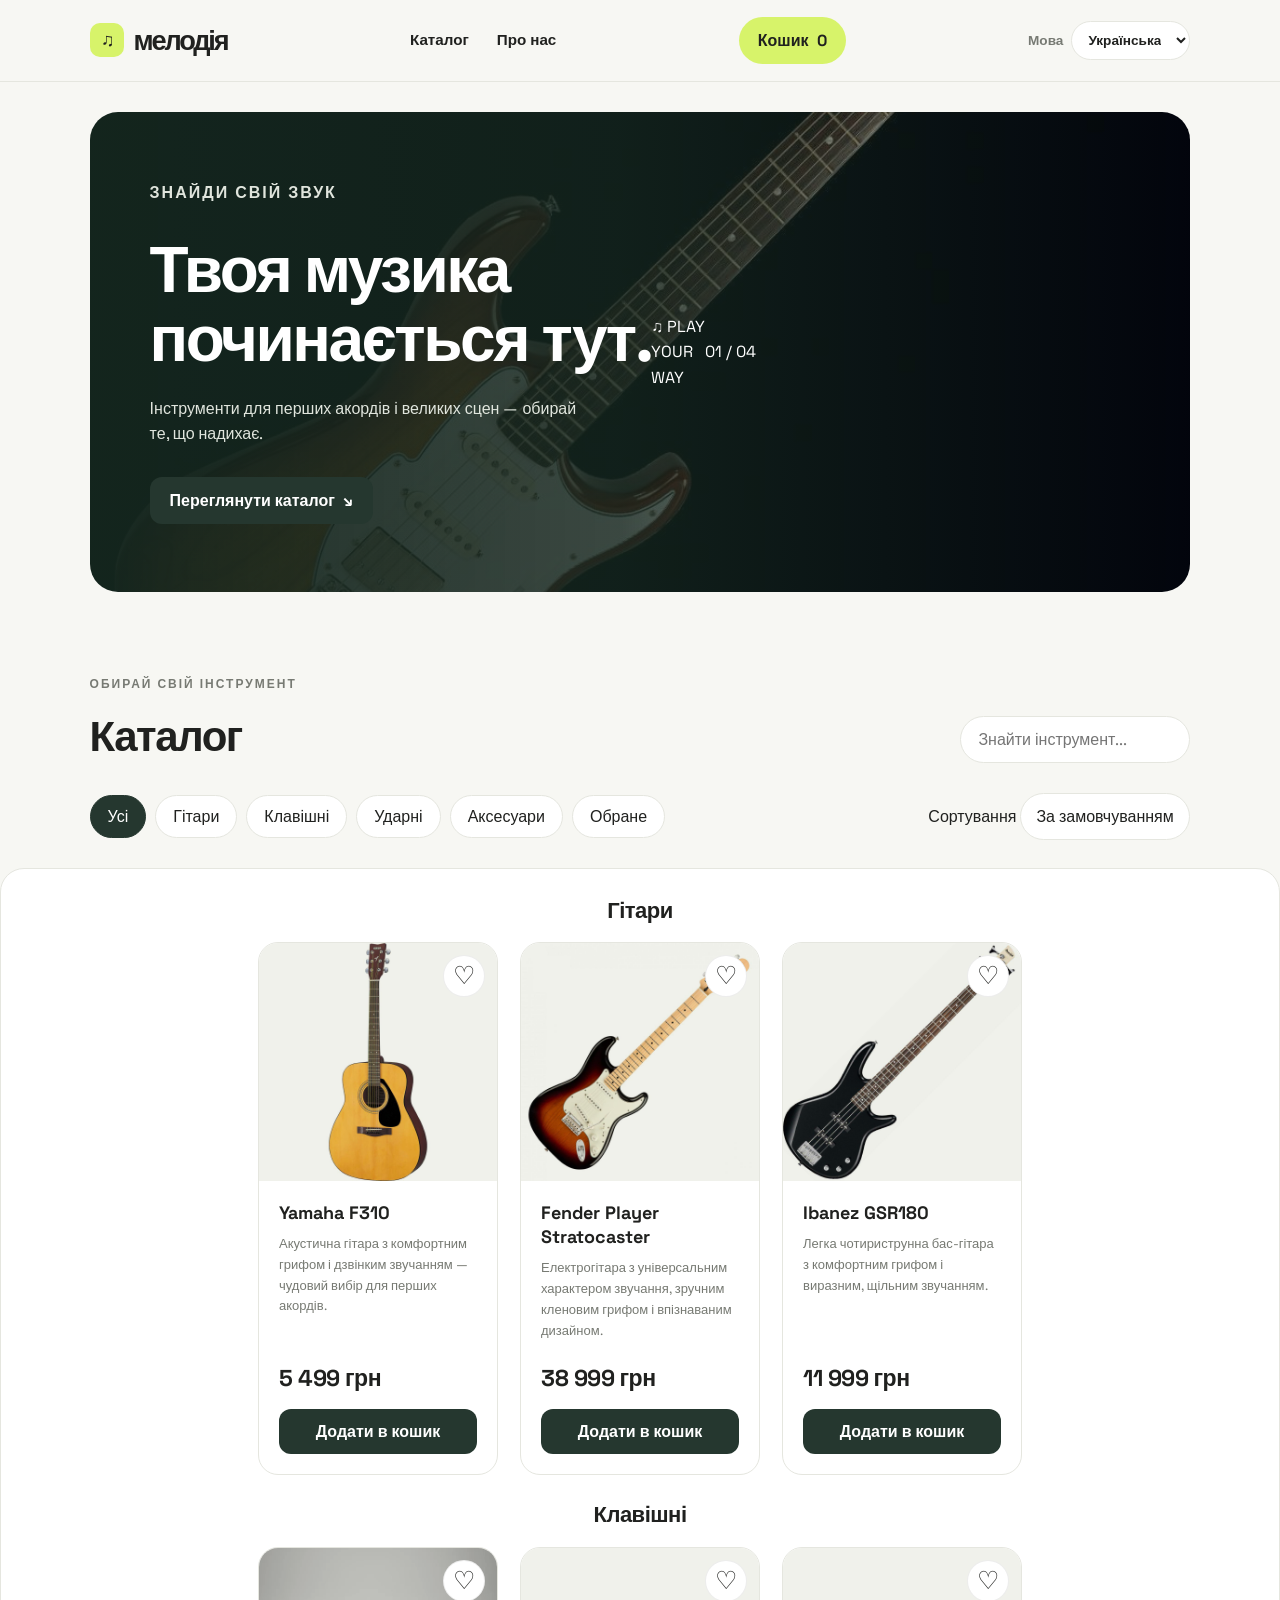
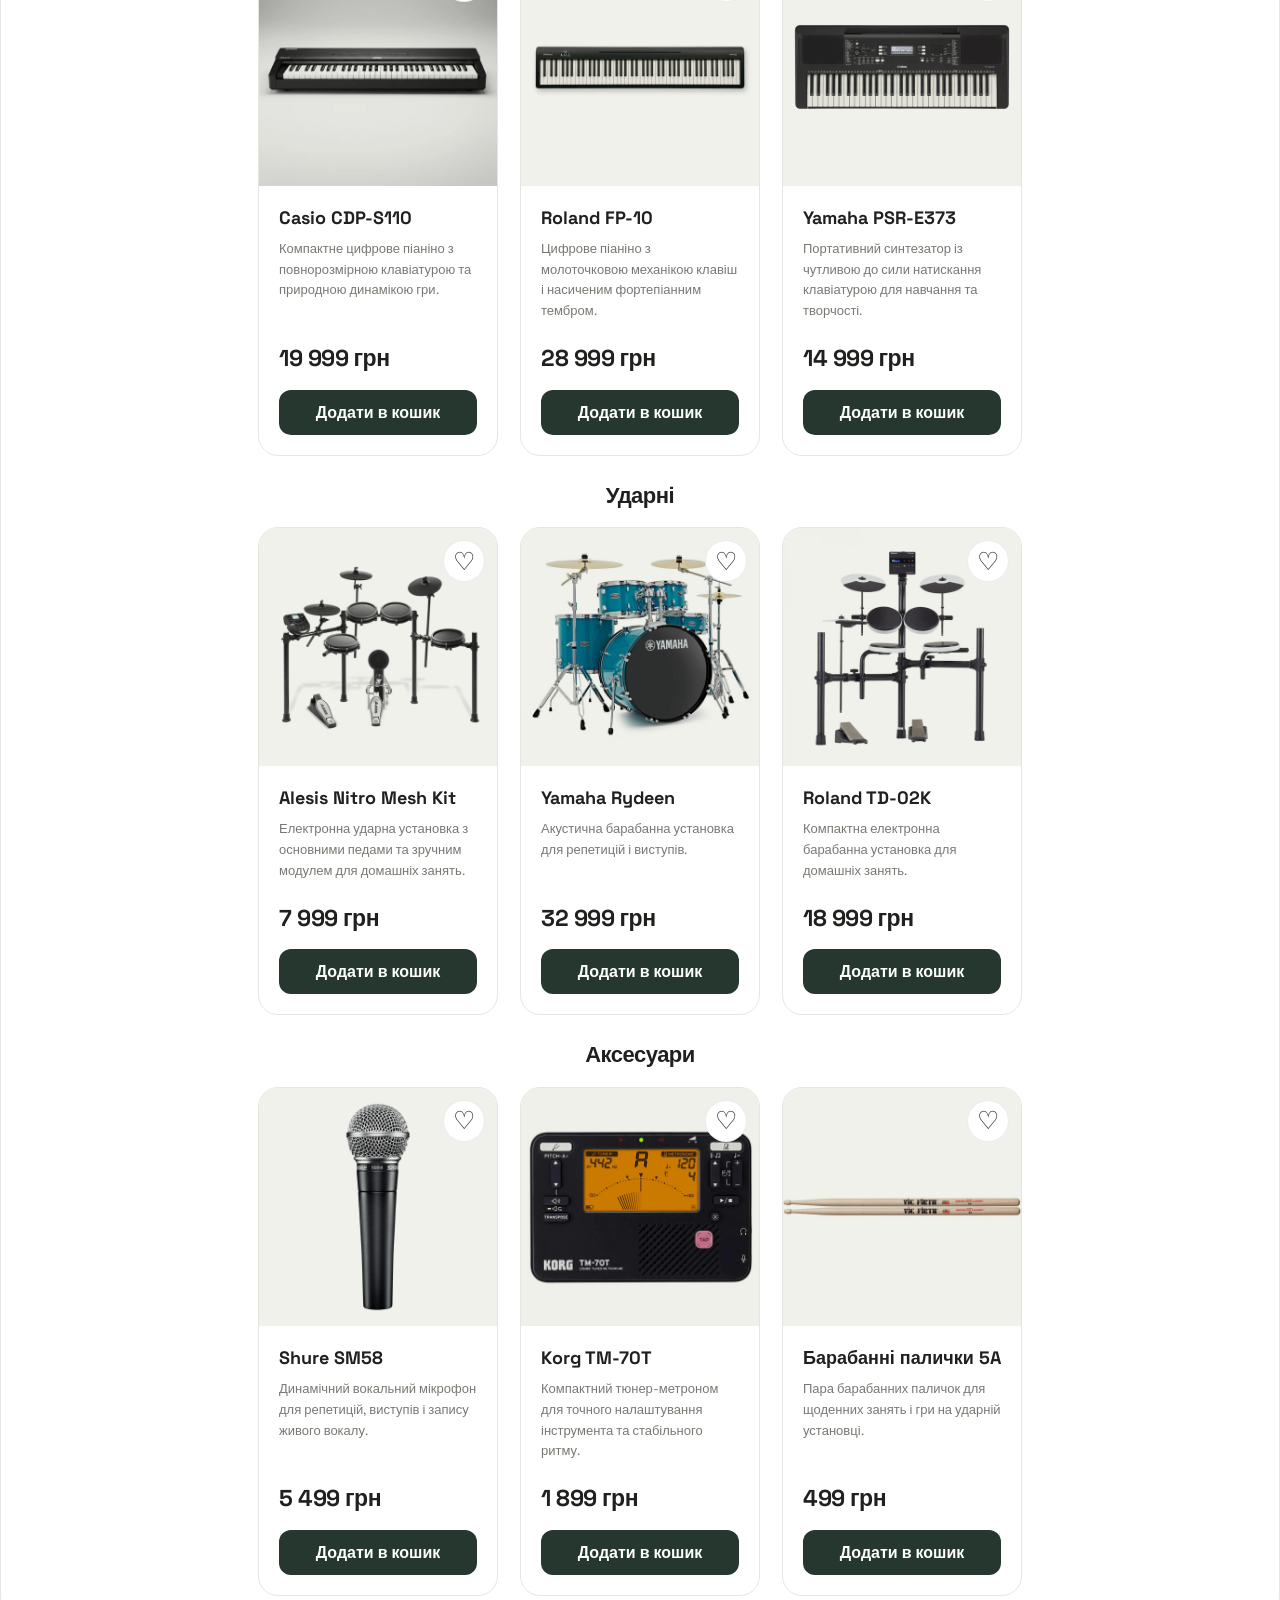
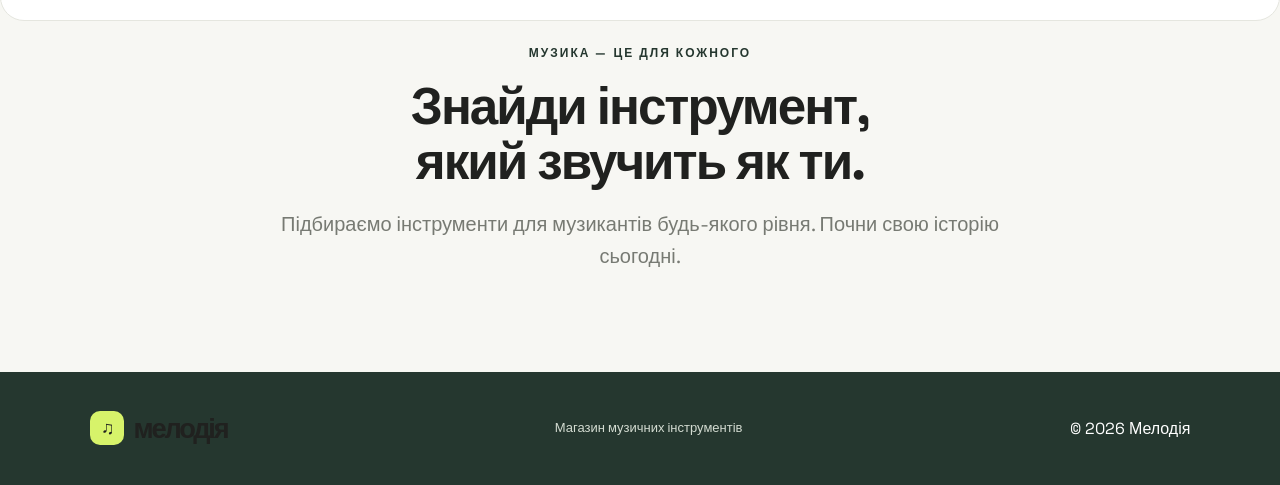
==== commit 2945ed21: "Add language switcher styles and implement translations for multiple languages - Introduced styles f" ====
--- a/index.html
+++ b/index.html
@@ -3,33 +3,44 @@
 <head>
     <meta charset="UTF-8">
     <meta name="viewport" content="width=device-width, initial-scale=1.0">
-    <meta name="description" content="Музичні інструменти та все для натхненної гри.">
-    <title>Мелодія — музичні інструменти</title>
+    <meta name="description" content="Музичні інструменти та все для натхненної гри." data-i18n-content="metaDescription">
+    <title data-i18n="homeTitle">Мелодія — музичні інструменти</title>
     <link rel="stylesheet" href="style.CSS">
+    <script src="translations.js" defer></script>
     <script src="script.js" defer></script>
 </head>
 <body>
     <header class="site-header">
-        <a class="brand" href="index.html" aria-label="Мелодія — на головну">
+        <a class="brand" href="index.html" aria-label="Мелодія — на головну" data-i18n-aria-label="homeLink">
             <span class="brand-mark" aria-hidden="true">♫</span>
             <span>мелодія</span>
         </a>
-        <nav class="main-nav" aria-label="Головна навігація">
-            <a href="#catalog">Каталог</a>
-            <a href="#about">Про нас</a>
+        <nav class="main-nav" aria-label="Головна навігація" data-i18n-aria-label="mainNavigation">
+            <a href="#catalog" data-i18n="catalog">Каталог</a>
+            <a href="#about" data-i18n="about">Про нас</a>
         </nav>
         <a class="cart-link" href="cart.html">
-            Кошик <span class="cart-count" data-cart-count>0</span>
+            <span data-i18n="cart">Кошик</span> <span class="cart-count" data-cart-count>0</span>
         </a>
+        <label class="language-switcher">
+            <span data-i18n="languageLabel">Мова</span>
+            <select data-language-select aria-label="Мова сайту" data-i18n-aria-label="languageLabel">
+                <option value="uk">Українська</option>
+                <option value="en">English</option>
+                <option value="es">Español</option>
+                <option value="zh">中文</option>
+                <option value="hi">हिन्दी</option>
+            </select>
+        </label>
     </header>
 
     <main>
         <section class="hero">
             <div class="hero-content">
-                <p class="eyebrow">Знайди свій звук</p>
-                <h1>Твоя музика<br>починається тут.</h1>
-                <p class="hero-copy">Інструменти для перших акордів і великих сцен — обирай те, що надихає.</p>
-                <a class="button button-light" href="#catalog">Переглянути каталог <span aria-hidden="true">↘</span></a>
+                <p class="eyebrow" data-i18n="heroEyebrow">Знайди свій звук</p>
+                <h1 data-i18n-html="heroTitle">Твоя музика<br>починається тут.</h1>
+                <p class="hero-copy" data-i18n="heroCopy">Інструменти для перших акордів і великих сцен — обирай те, що надихає.</p>
+                <a class="button button-light" href="#catalog"><span data-i18n="browseCatalog">Переглянути каталог</span> <span aria-hidden="true">↘</span></a>
             </div>
             <div class="hero-art" aria-hidden="true">
                 <span class="hero-note">♫</span>
@@ -42,24 +53,22 @@
         <section class="catalog section-wrap" id="catalog">
             <div class="section-heading">
                 <div>
-                    <p class="eyebrow">Обирай свій інструмент</p>
-                    <h2>Каталог</h2>
+                    <p class="eyebrow" data-i18n="catalogEyebrow">Обирай свій інструмент</p>
+                    <h2 data-i18n="catalog">Каталог</h2>
                 </div>
                 <label class="search-box">
-                    <span class="visually-hidden">Пошук інструментів</span>
-                    <input id="product-search" type="search" placeholder="Знайти інструмент..." autocomplete="off">
-                    <span aria-hidden="true">⌕</span>
+                    <input id="product-search" type="search" aria-label="Знайти інструмент" data-i18n-aria-label="searchPlaceholder" placeholder="Знайти інструмент..." data-i18n-placeholder="searchPlaceholder" autocomplete="off">
                 </label>
             </div>
             <div class="catalog-toolbar">
-                <div class="category-filters" id="category-filters" aria-label="Фільтр за категорією"></div>
+                <div class="category-filters" id="category-filters" aria-label="Фільтр за категорією" data-i18n-aria-label="categoryFilter"></div>
                 <label class="sort-control">
-                    <span>Сортування</span>
-                    <select id="product-sort" aria-label="Сортування товарів">
-                        <option value="popular">За замовчуванням</option>
-                        <option value="price-asc">Спочатку дешевші</option>
-                        <option value="price-desc">Спочатку дорожчі</option>
-                        <option value="name">За назвою</option>
+                    <span data-i18n="sort">Сортування</span>
+                    <select id="product-sort" aria-label="Сортування товарів" data-i18n-aria-label="sort">
+                        <option value="popular" data-i18n="sortDefault">За замовчуванням</option>
+                        <option value="price-asc" data-i18n="sortPriceAsc">Спочатку дешевші</option>
+                        <option value="price-desc" data-i18n="sortPriceDesc">Спочатку дорожчі</option>
+                        <option value="name" data-i18n="sortName">За назвою</option>
                     </select>
                 </label>
             </div>
@@ -68,15 +77,15 @@
         </section>
 
         <section class="about section-wrap" id="about">
-            <p class="eyebrow">Музика — це для кожного</p>
-            <h2>Знайди інструмент,<br>який звучить як ти.</h2>
-            <p>Підбираємо інструменти для музикантів будь-якого рівня. Почни свою історію сьогодні.</p>
+            <p class="eyebrow" data-i18n="aboutEyebrow">Музика — це для кожного</p>
+            <h2 data-i18n-html="aboutTitle">Знайди інструмент,<br>який звучить як ти.</h2>
+            <p data-i18n="aboutCopy">Підбираємо інструменти для музикантів будь-якого рівня. Почни свою історію сьогодні.</p>
         </section>
     </main>
 
     <dialog class="product-dialog" id="product-dialog" aria-labelledby="product-dialog-title">
         <div class="product-dialog-content">
-            <button class="product-dialog-close" type="button" aria-label="Закрити опис">×</button>
+            <button class="product-dialog-close" type="button" aria-label="Закрити опис" data-i18n-aria-label="closeDescription">×</button>
             <div class="product-dialog-image-wrap">
                 <img id="product-dialog-image" src="" alt="">
             </div>
@@ -92,7 +101,7 @@
 
     <footer class="site-footer">
         <a class="brand brand-footer" href="index.html"><span class="brand-mark" aria-hidden="true">♫</span><span>мелодія</span></a>
-        <p>Магазин музичних інструментів</p>
+        <p data-i18n="footerDescription">Магазин музичних інструментів</p>
         <span>© 2026 Мелодія</span>
     </footer>
 </body>
--- a/style.CSS
+++ b/style.CSS
@@ -1,4 +1,4 @@
-
+﻿
 @import url('https://fonts.googleapis.com/css2?family=Space+Grotesk:wght@400;500;600;700&display=swap');
 
 /* ========================================
@@ -142,6 +142,85 @@
     background: var(--lime-hover);
 }
 
+.brand {
+    display: inline-flex;
+    align-items: center;
+    gap: 10px;
+    color: var(--dark);
+    font-size: 1.7rem;
+    font-weight: 700;
+    letter-spacing: -0.08em;
+}
+
+.brand-mark {
+    display: inline-flex;
+    align-items: center;
+    justify-content: center;
+    width: 34px;
+    height: 34px;
+    border-radius: 10px;
+    background: var(--lime);
+    color: var(--dark);
+    font-size: 18px;
+    line-height: 1;
+}
+
+.main-nav {
+    display: flex;
+    align-items: center;
+    gap: 28px;
+}
+
+.main-nav a {
+    color: var(--dark);
+    font-size: 0.95rem;
+    font-weight: 600;
+}
+
+.language-switcher {
+    display: inline-flex;
+    align-items: center;
+    gap: 8px;
+    color: var(--gray);
+    font-size: 0.85rem;
+    font-weight: 600;
+}
+
+.language-switcher select {
+    padding: 9px 12px;
+    border: 1px solid var(--border);
+    border-radius: 20px;
+    background: var(--white);
+    color: var(--dark);
+    font: inherit;
+}
+
+.is-current {
+    background: #eaf3bf;
+}
+
+.button,
+.button-dark {
+    display: inline-flex;
+    align-items: center;
+    justify-content: center;
+    gap: 8px;
+    padding: 14px 20px;
+    border: none;
+    border-radius: 12px;
+    background: var(--green);
+    color: var(--white);
+    font-weight: 700;
+    line-height: 1.2;
+    transition: transform 0.2s ease, background 0.2s ease;
+}
+
+.button:hover,
+.button-dark:hover {
+    background: var(--green-light);
+    transform: translateY(-1px);
+}
+
 /* ========================================
    3. ГОЛОВНИЙ БАНЕР
 ======================================== */
@@ -215,6 +294,38 @@
     transform: translateY(-2px);
 }
 
+.about {
+    width: min(86%, 980px);
+    margin: 0 auto 88px;
+    padding: 18px 28px 12px;
+    text-align: center;
+}
+
+.about .eyebrow {
+    display: inline-block;
+    margin-bottom: 16px;
+    color: var(--green);
+    font-size: 12px;
+    letter-spacing: 2px;
+    text-transform: uppercase;
+}
+
+.about h2 {
+    max-width: 760px;
+    margin: 0 auto 18px;
+    font-size: clamp(32px, 4vw, 64px);
+    line-height: 1.08;
+    letter-spacing: -2px;
+}
+
+.about p:not(.eyebrow) {
+    max-width: 720px;
+    margin: 0 auto;
+    color: var(--gray);
+    font-size: clamp(16px, 1.8vw, 20px);
+    line-height: 1.6;
+}
+
 /* ========================================
    4. ЗАГОЛОВКИ СЕКЦІЙ
 ======================================== */
@@ -258,12 +369,13 @@
 }
 
 .catalog-toolbar {
+    width: 86%;
+    margin: 0 auto 28px;
     display: flex;
     justify-content: space-between;
     align-items: center;
     flex-wrap: wrap;
     gap: 15px;
-    margin-bottom: 28px;
 }
 
 #category-filters,
@@ -312,6 +424,12 @@
     transition: border-color 0.2s ease;
 }
 
+.search-box {
+    display: block;
+    width: 230px;
+    max-width: 100%;
+}
+
 #product-search:focus,
 .search-input:focus,
 input[type="search"]:focus {
@@ -329,8 +447,13 @@
     outline: none;
 }
 
+#product-sort {
+    appearance: none;
+}
+
 #catalog-status {
-    margin: 0 0 20px;
+    width: 86%;
+    margin: 0 auto 20px;
     color: var(--gray);
     font-size: 14px;
 }
@@ -344,7 +467,35 @@
 #products-grid,
 #catalog-grid {
     display: grid;
-    grid-template-columns: repeat(4, minmax(0, 1fr));
+    grid-template-columns: repeat(auto-fit, minmax(min(100%, 240px), 240px));
+    justify-content: center;
+    align-items: stretch;
+    gap: 22px;
+    padding: 24px;
+    border: 1px solid var(--border);
+    border-radius: 24px;
+    background: var(--white);
+}
+
+.product-category-row {
+    display: grid;
+    grid-column: 1 / -1;
+    gap: 14px;
+}
+
+.product-category-row > h3 {
+    text-align: center;
+    font-size: 22px;
+    letter-spacing: -0.5px;
+}
+
+.product-category-grid {
+    width: 100%;
+    max-width: 764px;
+    margin: 0 auto;
+    display: grid;
+    grid-template-columns: repeat(auto-fit, minmax(min(100%, 240px), min(100%, 240px)));
+    justify-content: center;
     align-items: stretch;
     gap: 22px;
 }
@@ -370,8 +521,9 @@
 }
 
 .product-image {
-    height: 245px;
-    padding: 18px;
+    position: relative;
+    width: 100%;
+    aspect-ratio: 1;
     display: flex;
     align-items: center;
     justify-content: center;
@@ -379,10 +531,46 @@
     background: #f0f1eb;
 }
 
+.favorite-button {
+    position: absolute;
+    z-index: 1;
+    top: 12px;
+    right: 12px;
+    width: 42px;
+    height: 42px;
+    display: inline-flex;
+    align-items: center;
+    justify-content: center;
+    border: 1px solid rgba(32, 33, 31, 0.08);
+    border-radius: 50%;
+    background: var(--white);
+    color: var(--dark);
+    font-size: 25px;
+    line-height: 1;
+    transition: color 0.2s ease, transform 0.2s ease, background 0.2s ease;
+}
+
+.favorite-button:hover {
+    transform: scale(1.08);
+}
+
+.favorite-button.is-favorite {
+    background: #fff0ee;
+    color: var(--danger);
+}
+
+.product-image-button {
+    width: 100%;
+    height: 100%;
+    padding: 0;
+    border: 0;
+    background: transparent;
+}
+
 .product-image img {
     width: 100%;
     height: 100%;
-    object-fit: contain;
+    object-fit: cover;
     mix-blend-mode: multiply;
     transition: transform 0.3s ease;
 }
@@ -459,13 +647,46 @@
    8. СТОРІНКА КОШИКА
 ======================================== */
 
-.cart-section {
+.cart-page {
+    width: min(88%, 1200px);
+    margin: 48px auto 90px;
+}
+
+.back-link {
+    display: inline-flex;
+    align-items: center;
+    gap: 8px;
+    margin-bottom: 20px;
+    color: var(--green);
+    font-size: 0.95rem;
+    font-weight: 600;
+}
+
+.back-link:hover {
+    text-decoration: underline;
+}
+
+.cart-heading {
+    width: 100%;
+    margin: 0 0 18px;
+    display: block;
+}
+
+.cart-heading h1 {
+    margin-bottom: 0;
+    font-size: clamp(34px, 4vw, 52px);
+    letter-spacing: -0.08em;
+}
+
+.cart-section,
+.cart-page {
     width: 88%;
     max-width: 1200px;
     margin: 55px auto 90px;
 }
 
-.cart-section h1 {
+.cart-section h1,
+.cart-page h1 {
     margin-bottom: 8px;
     font-size: clamp(32px, 4vw, 48px);
     letter-spacing: -2px;
@@ -494,6 +715,7 @@
 .cart-item {
     min-width: 0;
     display: flex;
+    flex-wrap: wrap;
     align-items: center;
     gap: 20px;
     padding: 20px;
@@ -518,6 +740,11 @@
     object-fit: contain;
 }
 
+.cart-item-details {
+    flex: 1;
+    min-width: 0;
+}
+
 .cart-item-info {
     flex: 1;
     min-width: 0;
@@ -536,6 +763,36 @@
 .cart-item-price {
     margin-top: 10px;
     font-size: 21px;
+    font-weight: 700;
+}
+
+.quantity-control {
+    display: flex;
+    align-items: center;
+    flex: 1 0 100%;
+    order: 2;
+    gap: 10px;
+}
+
+.quantity-control button {
+    flex: 1;
+    min-width: 0;
+    height: 40px;
+    border: 0;
+    border-radius: 10px;
+    background: var(--green);
+    color: var(--white);
+    font-size: 18px;
+    transition: background 0.2s ease;
+}
+
+.quantity-control button:hover {
+    background: var(--green-light);
+}
+
+.quantity-control span {
+    min-width: 40px;
+    text-align: center;
     font-weight: 700;
 }
 
@@ -571,6 +828,7 @@
 }
 
 .remove-button {
+    order: 1;
     padding: 7px 10px;
     border: none;
     border-radius: 8px;
@@ -651,6 +909,71 @@
     transform: translateY(-2px);
 }
 
+.checkout-form {
+    display: grid;
+    gap: 16px;
+    margin-top: 24px;
+    padding-top: 20px;
+    border-top: 1px solid var(--border);
+}
+
+.checkout-form-title {
+    margin-bottom: 4px;
+    font-size: 1.05rem;
+    font-weight: 700;
+}
+
+.checkout-field {
+    display: grid;
+    gap: 8px;
+    font-size: 0.9rem;
+    font-weight: 600;
+    color: var(--dark);
+}
+
+.checkout-field input {
+    width: 100%;
+    padding: 13px 14px;
+    border: 1px solid var(--border);
+    border-radius: 12px;
+    background: #f9faf6;
+    color: var(--dark);
+    font: inherit;
+}
+
+.checkout-field input:focus {
+    border-color: var(--green);
+    outline: none;
+    box-shadow: 0 0 0 4px rgba(37, 55, 47, 0.08);
+}
+
+.checkout-form-note {
+    color: var(--gray);
+    font-size: 0.8rem;
+    line-height: 1.5;
+}
+
+.checkout-submit,
+.checkout-cancel {
+    width: 100%;
+    margin-top: 4px;
+    padding: 13px 16px;
+    border: none;
+    border-radius: 12px;
+    font-weight: 700;
+}
+
+.checkout-submit {
+    background: var(--green);
+    color: var(--white);
+}
+
+.checkout-cancel {
+    background: transparent;
+    color: var(--gray);
+    border: 1px solid var(--border);
+}
+
 .continue-shopping {
     display: inline-block;
     margin-top: 20px;
@@ -671,7 +994,7 @@
     padding: 55px 25px;
     border: 1px dashed #d8dbd0;
     border-radius: 22px;
-    background: var(--white);
+    background: linear-gradient(180deg, #ffffff 0%, #f6f7f2 100%);
     text-align: center;
 }
 
@@ -682,6 +1005,41 @@
 
 .empty-cart p {
     margin-bottom: 22px;
+    color: var(--gray);
+}
+
+.checkout-success {
+    width: min(90%, 720px);
+    margin: 32px auto 40px;
+    padding: 40px 30px;
+    border: 1px solid #dfe8c7;
+    border-radius: 24px;
+    background: linear-gradient(180deg, #f8fbef 0%, #f1f5eb 100%);
+    text-align: center;
+}
+
+.success-mark {
+    display: inline-flex;
+    align-items: center;
+    justify-content: center;
+    width: 64px;
+    height: 64px;
+    margin-bottom: 18px;
+    border-radius: 50%;
+    background: var(--lime);
+    color: var(--dark);
+    font-size: 2rem;
+    font-weight: 700;
+}
+
+.checkout-success h2 {
+    margin-bottom: 12px;
+    font-size: clamp(30px, 4vw, 42px);
+    letter-spacing: -0.06em;
+}
+
+.checkout-success p {
+    margin-bottom: 20px;
     color: var(--gray);
 }
 
@@ -813,13 +1171,6 @@
 ======================================== */
 
 @media (max-width: 1050px) {
-    #product-grid,
-    .products-grid,
-    #products-grid,
-    #catalog-grid {
-        grid-template-columns: repeat(3, minmax(0, 1fr));
-    }
-
     .hero {
         padding: 45px;
     }
@@ -868,9 +1219,18 @@
         flex-direction: column;
     }
 
+    .search-box {
+        width: 100%;
+    }
+
     .catalog-toolbar {
+        width: 90%;
         align-items: stretch;
         flex-direction: column;
+    }
+
+    #catalog-status {
+        width: 90%;
     }
 
     #product-search,
@@ -888,12 +1248,12 @@
     .products-grid,
     #products-grid,
     #catalog-grid {
-        grid-template-columns: repeat(2, minmax(0, 1fr));
         gap: 14px;
-    }
-
-    .product-image {
-        height: 190px;
+        padding: 16px;
+    }
+
+    .product-category-grid {
+        gap: 14px;
     }
 
     .product-info {
@@ -965,11 +1325,7 @@
     .products-grid,
     #products-grid,
     #catalog-grid {
-        grid-template-columns: 1fr;
-    }
-
-    .product-image {
-        height: 240px;
+        padding: 12px;
     }
 
     .cart-item {
@@ -1013,1103 +1369,3 @@
         align-items: flex-start;
     }
 }
-
-/* ========================================
-   18. ВІЗУАЛЬНЕ ОФОРМЛЕННЯ СТОРІНОК
-======================================== */
-
-:root {
-    --bg: #f5f6ef;
-    --white: #fffefa;
-    --dark: #202820;
-    --green: #203b31;
-    --green-light: #355b48;
-    --lime: #d9f36a;
-    --lime-hover: #c9e855;
-    --gray: #72796f;
-    --border: #e4e8dd;
-    --radius: 22px;
-    --shadow: 0 18px 48px rgba(32, 40, 32, 0.1);
-}
-
-[hidden] {
-    display: none !important;
-}
-
-body {
-    min-width: 320px;
-    background:
-        radial-gradient(ellipse at 8% 12%, rgba(217, 243, 106, 0.11), transparent 28rem),
-        var(--bg);
-    color: var(--dark);
-}
-
-.site-header {
-    position: relative;
-    z-index: 2;
-    min-height: 82px;
-    padding: 14px max(7%, calc((100% - 1120px) / 2));
-    border-bottom: 1px solid rgba(32, 59, 49, 0.08);
-    background: rgba(245, 246, 239, 0.9);
-    backdrop-filter: blur(14px);
-}
-
-.brand {
-    gap: 11px;
-    font-size: 24px;
-    letter-spacing: -1.4px;
-}
-
-.brand-mark {
-    width: 35px;
-    height: 35px;
-    background: var(--lime);
-    box-shadow: 0 5px 15px rgba(180, 207, 76, 0.22);
-}
-
-.main-nav {
-    gap: 32px;
-    margin-right: 28px;
-}
-
-.main-nav a,
-.cart-link {
-    transition: color 0.2s ease;
-}
-
-.main-nav a:hover,
-.back-link:hover {
-    color: #647d22;
-}
-
-.cart-link {
-    gap: 10px;
-    font-size: 13px;
-}
-
-.cart-link.is-current {
-    color: var(--green);
-}
-
-.cart-count {
-    width: 26px;
-    height: 26px;
-    border-color: #d5ddc8;
-    background: var(--white);
-    font-weight: 700;
-}
-
-.hero {
-    width: min(1240px, 92%);
-    min-height: 490px;
-    margin: 28px auto 0;
-    padding: 65px 9%;
-    border: 1px solid rgba(255, 255, 255, 0.08);
-    border-radius: 30px;
-    background:
-        radial-gradient(circle at 78% 48%, rgba(153, 183, 104, 0.17), transparent 24rem),
-        linear-gradient(118deg, #1d352c 0%, #263f34 56%, #30483a 100%);
-    box-shadow: 0 28px 65px rgba(32, 59, 49, 0.16);
-}
-
-.hero-content {
-    width: min(590px, 72%);
-}
-
-.hero .eyebrow {
-    margin-bottom: 18px;
-}
-
-.hero h1 {
-    margin-bottom: 20px;
-    font-size: clamp(46px, 6vw, 76px);
-    line-height: 1.02;
-    letter-spacing: -3.4px;
-}
-
-.hero-copy {
-    max-width: 450px;
-    margin-bottom: 32px;
-    color: #d7dfd6;
-    font-size: 15px;
-}
-
-.button {
-    min-height: 52px;
-    gap: 20px;
-    padding: 0 22px;
-    border-radius: 999px;
-    font-size: 13px;
-    transition: transform 0.2s ease, background 0.2s ease, box-shadow 0.2s ease;
-}
-
-.button-light {
-    background: var(--lime);
-    box-shadow: 0 8px 22px rgba(217, 243, 106, 0.15);
-}
-
-.button-light:hover {
-    background: var(--lime-hover);
-    box-shadow: 0 10px 24px rgba(217, 243, 106, 0.23);
-}
-
-.button-dark {
-    background: var(--green);
-}
-
-.button-dark:hover {
-    background: var(--green-light);
-}
-
-.hero-art {
-    right: 11%;
-    width: 320px;
-    height: 320px;
-}
-
-.hero-orbit {
-    border-color: rgba(255, 255, 255, 0.2);
-}
-
-.hero-note {
-    color: var(--lime);
-    filter: drop-shadow(0 10px 24px rgba(217, 243, 106, 0.14));
-}
-
-.hero-caption {
-    right: 0;
-    bottom: 42px;
-    color: #d7dfd6;
-}
-
-.hero-index {
-    right: 7%;
-    bottom: 28px;
-}
-
-.section-wrap {
-    width: min(1120px, 86%);
-}
-
-.catalog {
-    padding-top: 86px;
-    padding-bottom: 92px;
-}
-
-.section-heading {
-    width: 100%;
-    margin: 0 0 30px;
-    align-items: end;
-}
-
-.section-heading h2,
-.cart-heading h1,
-.about h2 {
-    color: var(--dark);
-    font-size: clamp(34px, 4vw, 46px);
-    line-height: 1.08;
-    letter-spacing: -2px;
-}
-
-.eyebrow {
-    margin-bottom: 12px;
-    color: #768746;
-    font-size: 10px;
-    letter-spacing: 1.8px;
-}
-
-.search-box {
-    width: min(300px, 100%);
-    height: 48px;
-    border-color: var(--border);
-    border-radius: 999px;
-    box-shadow: 0 5px 18px rgba(32, 40, 32, 0.03);
-}
-
-.search-box:focus-within {
-    border-color: #9bab68;
-    box-shadow: 0 0 0 4px rgba(217, 243, 106, 0.2);
-}
-
-.search-box input {
-    min-width: 0;
-}
-
-.search-box > span:last-child {
-    color: var(--green);
-}
-
-.catalog-toolbar {
-    margin: 30px 0 22px;
-}
-
-.category-filters {
-    gap: 9px;
-}
-
-.filter-chip {
-    min-height: 38px;
-    padding: 0 16px;
-    border-color: #e1e6d9;
-    border-radius: 999px;
-    background: rgba(255, 254, 250, 0.72);
-    color: #60695e;
-    font-size: 12px;
-    transition: color 0.2s ease, background 0.2s ease, border-color 0.2s ease, transform 0.2s ease;
-}
-
-.filter-chip:hover {
-    border-color: #aab981;
-    color: var(--green);
-    transform: translateY(-1px);
-}
-
-.filter-chip.is-active {
-    border-color: var(--green);
-    background: var(--green);
-    box-shadow: 0 5px 14px rgba(32, 59, 49, 0.12);
-}
-
-.sort-control {
-    color: var(--gray);
-    font-size: 12px;
-}
-
-.sort-control select {
-    min-height: 38px;
-    padding: 7px 32px 7px 13px;
-    border-color: var(--border);
-    border-radius: 999px;
-    font-size: 12px;
-}
-
-.sort-control select:focus {
-    border-color: #9bab68;
-}
-
-.status-message {
-    margin: 18px 0;
-    padding: 14px 18px;
-    border: 1px solid #dfe7cc;
-    border-radius: 14px;
-    background: #f0f5e3;
-    color: #3e5336;
-    font-size: 14px;
-}
-
-.status-message.is-error {
-    border-color: #f0c5bf;
-    background: #fff0ee;
-    color: #922b21;
-}
-
-.product-grid {
-    display: grid;
-    grid-template-columns: repeat(4, minmax(0, 1fr));
-    gap: 20px;
-}
-
-.product-card {
-    border-color: rgba(32, 59, 49, 0.08);
-    border-radius: 22px;
-    background: var(--white);
-    box-shadow: 0 5px 20px rgba(32, 40, 32, 0.035);
-}
-
-.product-card:hover {
-    box-shadow: 0 18px 38px rgba(32, 40, 32, 0.11);
-}
-
-.product-image {
-    position: relative;
-    height: 250px;
-    padding: 0;
-    background: linear-gradient(145deg, #f1f3e9, #e9eee0);
-}
-
-.product-image-button {
-    width: 100%;
-    height: 100%;
-    display: grid;
-    place-items: center;
-    padding: 22px;
-    border: 0;
-    background: transparent;
-}
-
-.product-image-button img {
-    width: 100%;
-    height: 100%;
-    object-fit: contain;
-    mix-blend-mode: multiply;
-    transition: transform 0.35s cubic-bezier(0.2, 0.75, 0.25, 1);
-}
-
-.product-card:hover .product-image-button img {
-    transform: scale(1.06);
-}
-
-.product-image-button:focus-visible {
-    outline-offset: -5px;
-}
-
-.product-image .product-category {
-    position: absolute;
-    left: 15px;
-    bottom: 15px;
-    margin: 0;
-    padding: 6px 10px;
-    border: 1px solid rgba(255, 254, 250, 0.7);
-    border-radius: 999px;
-    background: rgba(255, 254, 250, 0.86);
-    color: #65753e;
-    font-size: 9px;
-    letter-spacing: 0.9px;
-    backdrop-filter: blur(8px);
-}
-
-.product-info {
-    padding: 19px;
-}
-
-.product-name {
-    min-height: 48px;
-    margin-bottom: 8px;
-    font-size: 17px;
-    line-height: 1.4;
-    letter-spacing: -0.35px;
-}
-
-.product-description {
-    margin-bottom: 17px;
-    color: #777e74;
-    font-size: 12px;
-}
-
-.product-bottom {
-    gap: 12px;
-}
-
-.product-price {
-    font-size: 22px;
-    letter-spacing: -0.8px;
-}
-
-.add-button {
-    min-height: 44px;
-    border-radius: 999px;
-    background: var(--green);
-    font-size: 12px;
-}
-
-.add-button:hover {
-    background: var(--green-light);
-}
-
-.product-cart-actions.is-added {
-    display: flex;
-    align-items: center;
-    justify-content: space-between;
-    gap: 8px;
-    min-height: 44px;
-}
-
-.added-label {
-    color: #647a36;
-    font-size: 11px;
-    font-weight: 700;
-}
-
-.quantity-control {
-    display: inline-flex;
-    align-items: center;
-    justify-content: center;
-    gap: 12px;
-    min-height: 38px;
-    padding: 4px 8px;
-    border: 1px solid var(--border);
-    border-radius: 999px;
-    background: var(--white);
-    font-size: 13px;
-    font-weight: 700;
-}
-
-.quantity-control button,
-.quantity-button {
-    width: 28px;
-    height: 28px;
-    display: grid;
-    place-items: center;
-    border: 0;
-    border-radius: 50%;
-    background: #f0f3e8;
-    color: var(--green);
-    font-size: 17px;
-    transition: background 0.2s ease, transform 0.2s ease;
-}
-
-.quantity-control button:hover,
-.quantity-button:hover {
-    background: var(--lime);
-    transform: scale(1.06);
-}
-
-.about {
-    position: relative;
-    overflow: hidden;
-    margin-bottom: 84px;
-    padding: 58px clamp(28px, 7vw, 82px);
-    border: 1px solid rgba(32, 59, 49, 0.08);
-    border-radius: 28px;
-    background:
-        radial-gradient(circle at 93% 20%, rgba(217, 243, 106, 0.2), transparent 17rem),
-        #edf1e4;
-}
-
-.about h2 {
-    margin-bottom: 16px;
-}
-
-.about > p:last-child {
-    max-width: 540px;
-    margin-bottom: 0;
-    color: var(--gray);
-    font-size: 14px;
-}
-
-.site-footer {
-    padding: 30px max(7%, calc((100% - 1120px) / 2));
-    background: var(--green);
-}
-
-.site-footer .brand {
-    color: var(--white);
-}
-
-.site-footer .brand-mark {
-    color: var(--dark);
-}
-
-.site-footer p,
-.site-footer > span {
-    color: #d1dbd1;
-    font-size: 12px;
-}
-
-.cart-page {
-    min-height: calc(100vh - 160px);
-    padding-top: 42px;
-    padding-bottom: 90px;
-}
-
-.back-link {
-    display: inline-flex;
-    align-items: center;
-    gap: 7px;
-    margin-bottom: 34px;
-    color: #687365;
-    font-size: 13px;
-    font-weight: 600;
-    transition: color 0.2s ease;
-}
-
-.cart-heading {
-    margin-bottom: 30px;
-}
-
-.cart-layout {
-    grid-template-columns: minmax(0, 1.65fr) minmax(300px, 0.9fr);
-    gap: 24px;
-}
-
-.cart-items {
-    gap: 14px;
-}
-
-.cart-item {
-    gap: 18px;
-    padding: 17px;
-    border-color: rgba(32, 59, 49, 0.08);
-    border-radius: 20px;
-    box-shadow: 0 5px 20px rgba(32, 40, 32, 0.035);
-}
-
-.cart-item-art {
-    width: 110px;
-    height: 110px;
-    flex: 0 0 110px;
-    overflow: hidden;
-    border-radius: 15px;
-    background: linear-gradient(145deg, #f1f3e9, #e9eee0);
-}
-
-.cart-item-art img {
-    width: 100%;
-    height: 100%;
-    padding: 9px;
-    border-radius: 0;
-    background: transparent;
-    mix-blend-mode: multiply;
-    object-fit: contain;
-}
-
-.cart-item-details {
-    min-width: 0;
-    flex: 1;
-}
-
-.cart-item-details .product-category {
-    margin-bottom: 6px;
-}
-
-.cart-item-details h2 {
-    margin-bottom: 7px;
-    font-size: 17px;
-    line-height: 1.35;
-}
-
-.cart-item-details strong {
-    font-size: 19px;
-    letter-spacing: -0.4px;
-}
-
-.cart-item .quantity-control {
-    flex-shrink: 0;
-}
-
-.remove-button {
-    padding: 8px 10px;
-    border-radius: 999px;
-    font-size: 12px;
-}
-
-.remove-button:hover {
-    background: #fff0ee;
-}
-
-.empty-cart {
-    padding: 56px 26px;
-    border-color: #d9e0cf;
-    border-radius: 24px;
-    background: var(--white);
-    box-shadow: 0 8px 25px rgba(32, 40, 32, 0.04);
-}
-
-.empty-cart > span {
-    width: 60px;
-    height: 60px;
-    display: grid;
-    place-items: center;
-    margin: 0 auto 18px;
-    border-radius: 50%;
-    background: #f0f5dc;
-    color: #738a3a;
-    font-size: 29px;
-}
-
-.empty-cart h2 {
-    font-size: 24px;
-    letter-spacing: -0.8px;
-}
-
-.empty-cart p {
-    color: var(--gray);
-    font-size: 14px;
-}
-
-.cart-summary {
-    top: 24px;
-    padding: 27px;
-    border-color: rgba(32, 59, 49, 0.08);
-    border-radius: 22px;
-    box-shadow: 0 10px 28px rgba(32, 40, 32, 0.055);
-}
-
-.cart-summary > .eyebrow {
-    margin-bottom: 20px;
-}
-
-.summary-row {
-    margin: 15px 0;
-}
-
-.summary-total {
-    margin-top: 20px;
-    padding-top: 20px;
-    border-color: var(--border);
-}
-
-.summary-total > span:first-child {
-    font-size: 15px;
-}
-
-.summary-total > span:last-child {
-    font-size: 24px;
-    font-weight: 700;
-    letter-spacing: -0.7px;
-}
-
-.checkout-button {
-    min-height: 52px;
-    margin-top: 23px;
-}
-
-.checkout-button:disabled {
-    cursor: not-allowed;
-    opacity: 0.5;
-    transform: none;
-}
-
-.checkout-form {
-    gap: 14px;
-    margin-top: 22px;
-    padding-top: 20px;
-    border-top: 1px solid var(--border);
-}
-
-.checkout-form-title {
-    margin-bottom: 3px;
-    font-size: 15px;
-    font-weight: 700;
-}
-
-.checkout-field > span {
-    display: block;
-    margin-bottom: 6px;
-    color: #60695e;
-    font-size: 12px;
-    font-weight: 600;
-}
-
-.checkout-field input {
-    width: 100%;
-    min-height: 44px;
-    padding: 10px 13px;
-    border: 1px solid var(--border);
-    border-radius: 12px;
-    background: #fffefa;
-    color: var(--dark);
-    font: inherit;
-    font-size: 13px;
-}
-
-.checkout-field input:focus {
-    border-color: #9bab68;
-    outline: 3px solid rgba(217, 243, 106, 0.22);
-}
-
-.checkout-form-note {
-    margin: 2px 0;
-    color: var(--gray);
-    font-size: 11px;
-    line-height: 1.55;
-}
-
-.checkout-submit {
-    width: 100%;
-}
-
-.checkout-cancel {
-    border: 0;
-    background: transparent;
-    color: var(--gray);
-    font-size: 12px;
-}
-
-.checkout-cancel:hover {
-    color: var(--green);
-}
-
-.checkout-success {
-    margin-top: 28px;
-    padding: clamp(32px, 6vw, 62px);
-    border: 1px solid var(--border);
-    border-radius: 26px;
-    background: var(--white);
-    text-align: center;
-    box-shadow: 0 12px 35px rgba(32, 40, 32, 0.06);
-}
-
-.success-mark {
-    width: 58px;
-    height: 58px;
-    display: grid;
-    place-items: center;
-    margin: 0 auto 21px;
-    border-radius: 50%;
-    background: #eef5d9;
-    color: #536e32;
-    font-size: 26px;
-    font-weight: 700;
-}
-
-.checkout-success h2 {
-    margin-bottom: 10px;
-    font-size: clamp(27px, 4vw, 38px);
-    letter-spacing: -1.3px;
-}
-
-.checkout-success > p:not(.eyebrow) {
-    margin-bottom: 24px;
-    color: var(--gray);
-}
-
-.product-dialog {
-    width: min(760px, calc(100% - 32px));
-    max-width: none;
-    max-height: min(90vh, 680px);
-    margin: auto;
-    padding: 0;
-    overflow: auto;
-    border: 1px solid rgba(32, 59, 49, 0.1);
-    border-radius: 26px;
-    background: var(--white);
-    color: var(--dark);
-    box-shadow: 0 28px 90px rgba(15, 25, 18, 0.3);
-}
-
-.product-dialog::backdrop {
-    background: rgba(17, 29, 22, 0.62);
-    backdrop-filter: blur(5px);
-}
-
-.product-dialog-content {
-    position: relative;
-    display: grid;
-    grid-template-columns: minmax(0, 1fr) minmax(0, 1fr);
-    align-items: center;
-    gap: 30px;
-    padding: 34px;
-}
-
-.product-dialog-close {
-    position: absolute;
-    top: 15px;
-    right: 15px;
-    width: 38px;
-    height: 38px;
-    border: 1px solid var(--border);
-    border-radius: 50%;
-    background: var(--white);
-    color: var(--dark);
-    font-size: 25px;
-    line-height: 1;
-    transition: background 0.2s ease;
-}
-
-.product-dialog-close:hover {
-    background: #f0f3e8;
-}
-
-.product-dialog-image-wrap {
-    min-height: 290px;
-    display: grid;
-    place-items: center;
-    overflow: hidden;
-    border-radius: 20px;
-    background: linear-gradient(145deg, #f1f3e9, #e9eee0);
-}
-
-.product-dialog-image-wrap img {
-    width: 100%;
-    height: 290px;
-    padding: 24px;
-    object-fit: contain;
-    mix-blend-mode: multiply;
-}
-
-.product-dialog-category {
-    margin-bottom: 8px;
-    color: #718447;
-    font-size: 11px;
-    font-weight: 700;
-    letter-spacing: 1px;
-    text-transform: uppercase;
-}
-
-.product-dialog-info h2 {
-    margin-bottom: 12px;
-    font-size: clamp(24px, 3vw, 32px);
-    line-height: 1.15;
-    letter-spacing: -1px;
-}
-
-.product-dialog-info > p:not(.product-dialog-category) {
-    color: var(--gray);
-    font-size: 14px;
-    line-height: 1.7;
-}
-
-.product-dialog-info #product-dialog-details {
-    margin-top: 14px;
-    padding-top: 14px;
-    border-top: 1px solid var(--border);
-}
-
-.product-dialog-price {
-    display: inline-block;
-    margin-top: 6px;
-    font-size: 25px;
-}
-
-@media (max-width: 1050px) {
-    .product-grid {
-        grid-template-columns: repeat(3, minmax(0, 1fr));
-    }
-
-    .hero-art {
-        right: 7%;
-        opacity: 0.9;
-    }
-}
-
-@media (max-width: 760px) {
-    .site-header {
-        padding: 14px 5%;
-    }
-
-    .main-nav {
-        gap: 18px;
-        margin-right: 0;
-    }
-
-    .hero {
-        width: 90%;
-        min-height: 430px;
-        padding: 42px 7%;
-    }
-
-    .hero-content {
-        width: min(550px, 82%);
-    }
-
-    .hero-art {
-        right: -25px;
-        width: 250px;
-        height: 250px;
-        opacity: 0.42;
-    }
-
-    .hero-note {
-        font-size: 145px;
-    }
-
-    .section-wrap {
-        width: 90%;
-    }
-
-    .catalog {
-        padding-top: 65px;
-        padding-bottom: 65px;
-    }
-
-    .section-heading {
-        align-items: flex-start;
-    }
-
-    .search-box {
-        width: 260px;
-    }
-
-    .catalog-toolbar {
-        align-items: flex-start;
-        flex-direction: column;
-    }
-
-    .sort-control {
-        width: 100%;
-        justify-content: space-between;
-    }
-
-    .sort-control select {
-        max-width: 70%;
-    }
-
-    .product-grid {
-        grid-template-columns: repeat(2, minmax(0, 1fr));
-        gap: 15px;
-    }
-
-    .product-image {
-        height: 205px;
-    }
-
-    .product-info {
-        padding: 15px;
-    }
-
-    .about {
-        margin-bottom: 60px;
-        padding: 42px 30px;
-    }
-
-    .cart-page {
-        padding-top: 30px;
-        padding-bottom: 65px;
-    }
-
-    .cart-layout {
-        grid-template-columns: 1fr;
-    }
-
-    .cart-summary {
-        position: static;
-    }
-
-    .product-dialog-content {
-        gap: 22px;
-        padding: 26px;
-    }
-
-    .product-dialog-image-wrap,
-    .product-dialog-image-wrap img {
-        min-height: 230px;
-        height: 230px;
-    }
-}
-
-@media (max-width: 520px) {
-    .site-header {
-        gap: 12px;
-    }
-
-    .brand {
-        font-size: 21px;
-    }
-
-    .main-nav {
-        order: 3;
-        width: 100%;
-        justify-content: center;
-        padding-top: 10px;
-        border-top: 1px solid rgba(32, 59, 49, 0.08);
-    }
-
-    .cart-link {
-        margin-left: auto;
-    }
-
-    .hero {
-        min-height: 405px;
-        margin-top: 16px;
-        padding: 34px 25px;
-        border-radius: 23px;
-    }
-
-    .hero-content {
-        width: 100%;
-    }
-
-    .hero h1 {
-        max-width: 370px;
-        font-size: clamp(41px, 11vw, 54px);
-        letter-spacing: -2.5px;
-    }
-
-    .hero-copy {
-        max-width: 340px;
-        font-size: 14px;
-    }
-
-    .hero-art {
-        top: 56%;
-        right: -90px;
-        opacity: 0.24;
-    }
-
-    .hero-index {
-        right: 25px;
-        bottom: 21px;
-    }
-
-    .section-heading {
-        flex-direction: column;
-        align-items: stretch;
-        gap: 18px;
-    }
-
-    .search-box {
-        width: 100%;
-    }
-
-    .product-grid {
-        grid-template-columns: 1fr;
-        gap: 16px;
-    }
-
-    .product-image {
-        height: 250px;
-    }
-
-    .product-name {
-        min-height: 0;
-    }
-
-    .product-info {
-        padding: 18px;
-    }
-
-    .about {
-        padding: 35px 24px;
-        border-radius: 22px;
-    }
-
-    .about h2 {
-        font-size: 34px;
-    }
-
-    .site-footer {
-        align-items: flex-start;
-    }
-
-    .cart-heading {
-        margin-bottom: 22px;
-    }
-
-    .cart-item {
-        display: grid;
-        grid-template-columns: 76px minmax(0, 1fr);
-        gap: 12px;
-        padding: 13px;
-    }
-
-    .cart-item-art {
-        width: 76px;
-        height: 76px;
-        grid-row: span 2;
-    }
-
-    .cart-item-details h2 {
-        font-size: 15px;
-    }
-
-    .cart-item-details strong {
-        font-size: 17px;
-    }
-
-    .cart-item .quantity-control {
-        justify-self: start;
-    }
-
-    .cart-item .remove-button {
-        grid-column: 2;
-        justify-self: start;
-        padding-left: 0;
-    }
-
-    .cart-summary {
-        padding: 22px;
-    }
-
-    .product-dialog-content {
-        grid-template-columns: 1fr;
-        gap: 20px;
-        padding: 20px;
-    }
-
-    .product-dialog-image-wrap,
-    .product-dialog-image-wrap img {
-        min-height: 210px;
-        height: 210px;
-    }
-}
